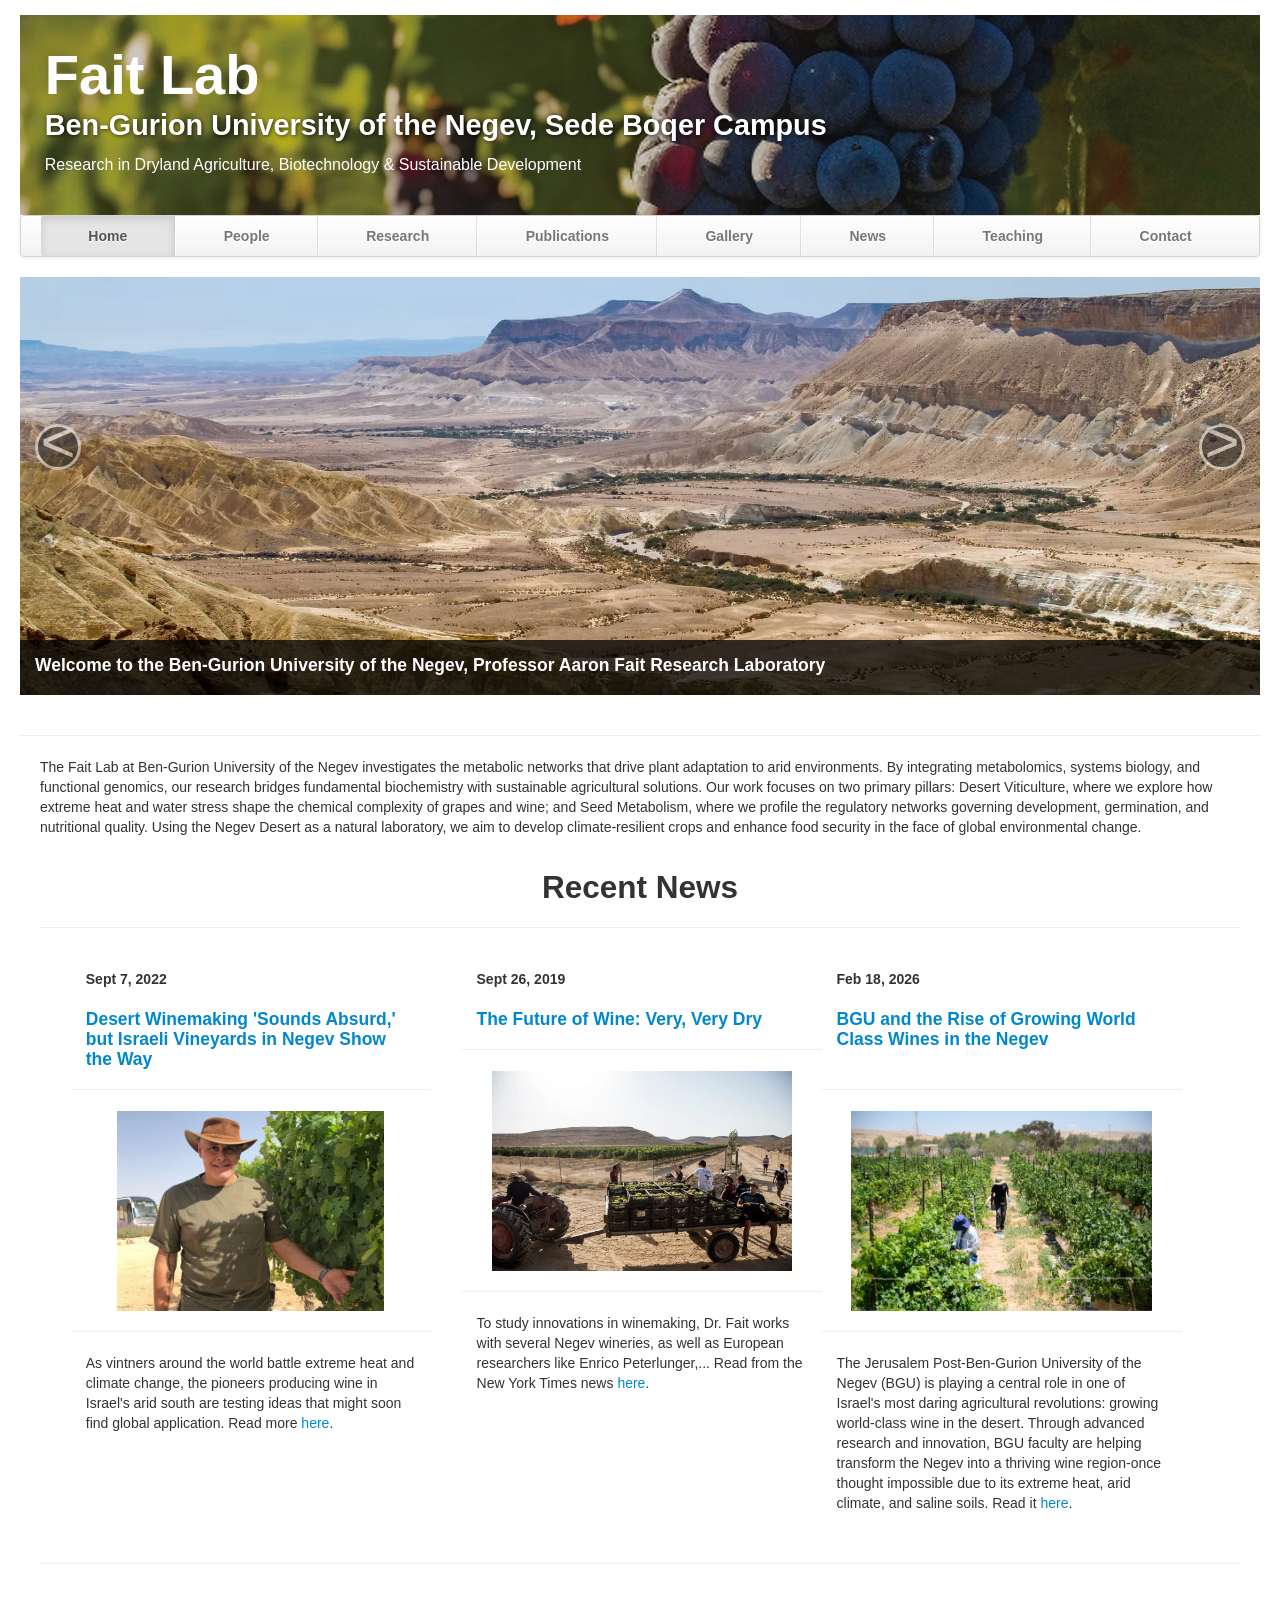
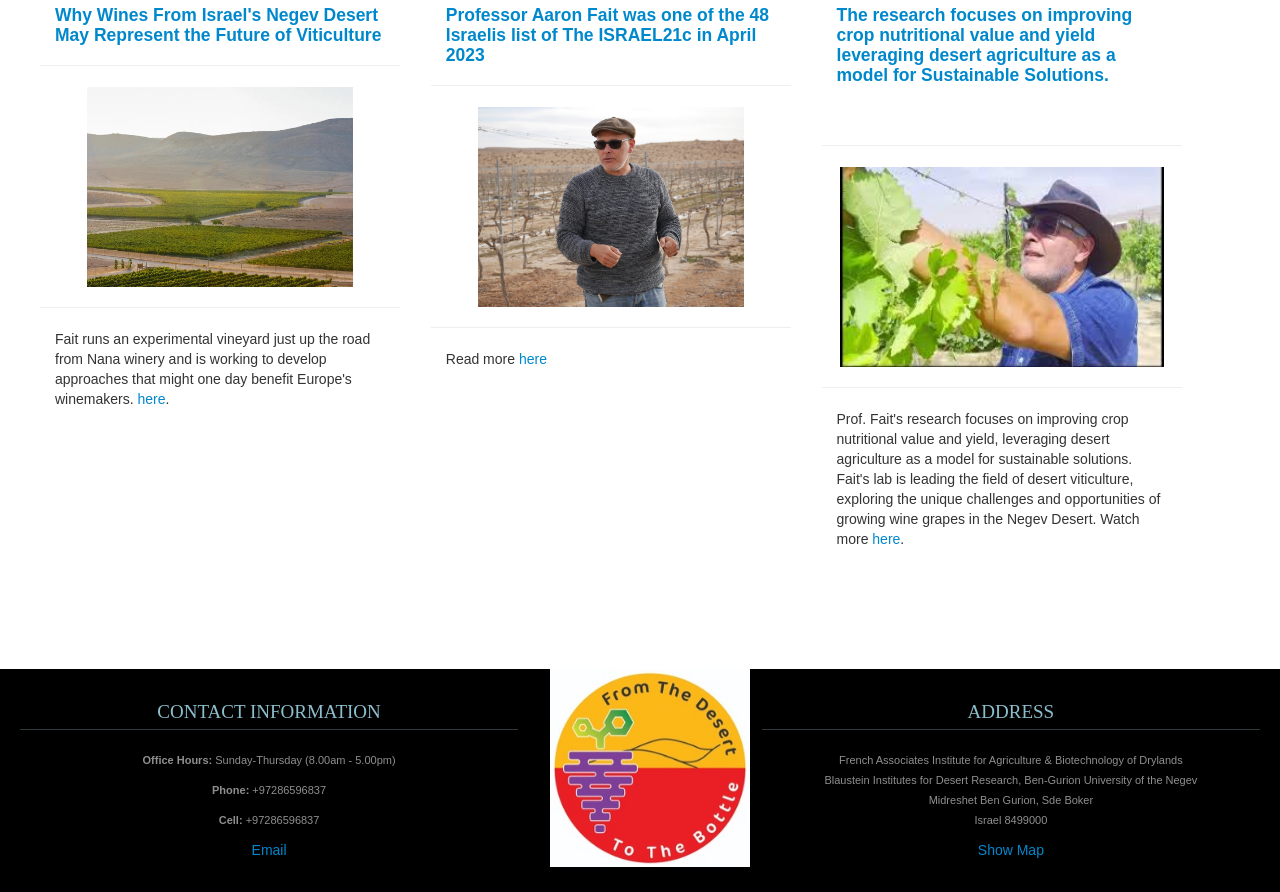
==== index.html @ a89b78e4 "Update comments in hero-content styles" ====
<!DOCTYPE html>
<html lang="en">
   <head>
      <meta charset="utf-8">
      <title>Fait Lab - Home</title>
      <meta name="viewport" content="width=device-width, initial-scale=1.0">
      <meta name="description" content="Research Lab, Home, Ben-Gurion University of the Negev">
      <meta name="author" content="">
      <!-- Le styles -->
      <link href="css/bootstrap.min.css" rel="stylesheet">
      <link href="css/bootstrap-responsive.min.css" rel="stylesheet">
      <link href="css/theme.css" rel="stylesheet">
   </head>
   <body>
      <div class="container-fluid">
          <!-- <header class="jumbotron subhead" id="overview">-->
            <!-- <p class="lead"> Ben-Gurion University of the Negev </p>-->
           <!--  <h1>Fait Lab</h1>-->
         </header>
         <div class="masthead">
            <div class="navbar">
              
              
<!-- Hero Banner with Background Image -->
<section class="hero" style="
  background-image: url('images/the grape.jpg');
  background-size: cover;
  background-position: center;
  background-repeat: no-repeat;
  height: 20vh;
  min-height: 200px;
  position: relative;
  color: white;
  display: flex;
  align-items: center;
  justify-content: flex-start;   /* ¡û Changed: aligns content to LEFT instead of center */
  padding-left: 2%;              /* Small indent from left edge ??? change to 3% or 20px for closer to edge */
">
  <!-- Dark Overlay (keep or adjust alpha as before) -->
  <div class="hero-overlay" style="
    position: absolute;
    top: 0; left: 0; right: 0; bottom: 0;
    background-color: rgba(0, 0, 0, 0.2);
    z-index: 1;
  "></div>

  <!-- Text Content ??? moved to left, no extra padding -->
  <div class="hero-content" style="
    position: relative;
    z-index: 2;
    padding: 0;                     <!-- Removed all padding -->
    margin-left: 0;                 <!-- No left margin -->
    max-width: 50%;                 <!-- Optional: prevents text from stretching too wide on large screens -->
    text-align: left;               <!-- ¡û Explicit left alignment -->
  ">
    <h1 style="
      font-size: 3.5rem;
      margin: 0 0 10px 0;          <!-- Minimal bottom margin only-->
      text-shadow: 2px 2px 6px rgba(0,0,0,0.8);
    ">Fait Lab</h1>
    
    <h2 style="
      font-size: 1.8rem;
      margin: 0;
      text-shadow: 1px 1px 4px rgba(0,0,0,0.7);
    ">
      Ben-Gurion University of the Negev, Sede Boqer Campus<br>
      
    </h2>
    
    <!-- Optional subtitle ??? keep or remove -->
    <p style="
      font-size: 1rem;
      margin: 10px 0 0 0;
    ">Research in Dryland Agriculture, Biotechnology & Sustainable Development</p>
  </div>
</section>


               <div class="navbar-inner">
                  <div class="container-fluid">
                     <ul class="nav">
                        <li class="active"><a href="#">Home</a></li>
                        <li><a href="people.html">People</a></li>
                        <li><a href="research.html">Research</a></li>
                        <li><a href="publications.html">Publications</a></li>
                        <li><a href="gallery.html">Gallery</a></li>
                        <li><a href="news.html">News</a></li>
                        <li><a href="teaching.html">Teaching</a></li>
                        <li><a href="contact.html">Contact</a></li>
                     </ul>
                  </div>
               </div>
            </div>
         </div>
         <div class="row-fluid">
            <div class="span12">
               <div id="main-carousel" class="carousel slide">
                  <div class="carousel-inner">
                     <div class="item active">
                        <img src="images/Midreshet Ben Gurion Canyon.jpg" class="carousel-image" alt="">                      
                        <div class="carousel-caption">
                           <h4>Welcome to the Ben-Gurion University of the Negev, Professor Aaron Fait Research Laboratory</h4>
                           <!-- -->
                           <p></p>
                        </div>
                     </div>
                     <div class="item">
                        <img src="images/ramon vineyard.jpg" class="carousel-image" alt="">
                        <div class="The Ramon vineyard in the heart of the Negev desert">
                           <h4>Ramon Vineyard</h4>
                           <p></p>
                        </div>
                     </div>
                     <div class="item">
                        <img src="images/Avdat ruin.jpg" class="carousel-image" alt="">
                        <div class="Avdat national park ancient city ruin">
                           <h4>Avdat National park ancient city ruin among the 5 ruins</h4>
                           <p></p>
                        </div>
                     </div>
                     <div class="item">
                        <img src="images/wine_montage.jpg" class="carousel-image" style = "auto" alt="">
                        <div class="Routine wine tasting time">
                           <h4>Wine tasting</h4>
                           <p></p>
                           </div>
                     </div>
                     <div class="item">
                        <img src="images/the grape.jpg" class="carousel-image" alt="">
                        <div class="Grape bunch half view">
                           <h4>The mark for scaling fruit quality</h4>
                           <p></p>
                        </div>
                     </div>
                  </div>
                  <a class="left carousel-control" href="#main-carousel" data-slide="prev"><</a>
                  <a class="right carousel-control" href="#main-carousel" data-slide="next">></a>
               </div>
            </div>
         </div>
         <hr>
         <div class="container-fluid">
            <div class="row-fluid marketing">
               <div class="span12">
                  <p>
                     The Fait Lab at Ben-Gurion University of the Negev investigates the metabolic networks that drive plant adaptation to arid environments. By integrating metabolomics, systems biology, and functional genomics, our research bridges fundamental biochemistry with sustainable agricultural solutions.
                     Our work focuses on two primary pillars: Desert Viticulture, where we explore how extreme heat and water stress shape the chemical complexity of grapes and wine; and Seed Metabolism, where we profile the regulatory networks governing development, germination, and nutritional quality. 
                     Using the Negev Desert as a natural laboratory, we aim to develop climate-resilient crops and enhance food security in the face of global environmental change.
 
                  </p>
                  <br/>
               </div>
               <div class="row-fluid">
                  <hr>
                  <h2 class="centered">Recent News</h2>
                  <hr>
               </div>
               <div class="span4 feature-item">
                  <h5> <span class="date"> Sept 7, 2022 </span> </h5>
                  <h4 class="feature-heading">
                     <a href="https://www.nytimes.com/2022/09/07/world/middleeast/israel-negev-desert-wine.html">
                     Desert Winemaking 'Sounds Absurd,' but Israeli Vineyards in Negev Show the Way
                     </a>
                     <br/>
                  </h4>
                  <hr>
                  <div class="centered">
                     <a href="https://www.nytimes.com/2022/09/07/world/middleeast/israel-negev-desert-wine.html">
                     <img src="thumbs/Aaron-Fait_Vineyard_1200.jpg" alt=""></a>
                  </div>
                  <hr>
                  <p>
                    As vintners around the world battle extreme heat and climate change, the pioneers producing wine in Israel's arid south are testing ideas that might soon find global application.
                     Read more <a href="https://www.nytimes.com/2022/09/07/world/middleeast/israel-negev-desert-wine.html">here</a>.
                  </p>
                  <br/>
                  <br/>
               </div>
               <div class="span4 feature-item">
                  <h5> <span class="date">Sept 26, 2019</span> </h5>
                  <h4 class="feature-heading">
                     <a href="https://www.nytimes.com/2019/09/21/climate/wine-climate-change-israel.html">
                     The Future of Wine: Very, Very Dry
                     </a>
                  </h4>
                  <hr>
                  <div class="centered">
                     <a href="https://www.nytimes.com/2019/09/21/climate/wine-climate-change-israel.html">
                     <img src="thumbs/Dry-Wine.jpg" alt="">
                     </a>
                  </div>
                  <hr>
                  <p>
                     To study innovations in winemaking, Dr. Fait works with several Negev wineries, as well as European researchers like Enrico Peterlunger,... 
                  Read from the New York Times news 
                     <a href="https://www.nytimes.com/2019/09/21/climate/wine-climate-change-israel.html">here</a>.
                  </p>
                  <br/>
               </div>
               <div class="row-fluid">
                  <div class="span4 feature-item">
                     <h5> <span class="date">Feb 18, 2026</span> </h5>
                     <h4 class="feature-heading">
                        <a href="https://americansforbgu.org/negev-desert-wines/">
                        BGU and the Rise of Growing World Class Wines in the Negev
                        <br/>
                        <br/>
                        </a>
                     </h4>
                     <hr>
                     <div class="centered">
                        <a href="https://pbs.twimg.com/card_img/2031828293037801473/YmsGY6G5?format=jpg&name=small">
                        <img src="thumbs/Jerusalem-Post.jpg" alt=""></a>
                     </div>
                     <hr>
                     <p> 
                        The Jerusalem Post-Ben-Gurion University of the Negev (BGU) is playing a central role in one of Israel's most daring agricultural revolutions: growing world-class wine in the desert. 
                        Through advanced research and innovation, BGU faculty are helping transform the Negev into a thriving wine region-once thought impossible due to its extreme heat, arid climate, and saline soils. 
                        Read it <a href="https://americansforbgu.org/negev-desert-wines/">here</a>.
                     </p>
                     <br/>					
                  </div>
               </div>
               <hr>
            </div>
            <div class="row-fluid">
               <div class="span4 feature-item">
                  <h4 class="feature-heading"><a href="https://www.smithsonianmag.com/travel/wines-israel-negev-desert-represent-future-viticulture-180974590/">Why Wines From Israel's Negev Desert May Represent the Future of Viticulture</a></h4>
                  <hr>
                  <div class="centered">
                     <a href="https://th-thumbnailer.cdn-si-edu.com/eVfCzq8ki6p7HQvGq_9LkcvsNfE=/fit-in/1072x0/https://tf-cmsv2-smithsonianmag-media.s3.amazonaws.com/filer/40/7f/407f53f6-6ae3-40c8-949f-4fd69c0a14bc/wine_montage.jpg"><img src="thumbs/ivanova-crop.jpg" alt=""></a>
                  </div>
                  <hr>
                  <p>Fait runs an experimental vineyard just up the road from Nana winery and is working to develop approaches that might one day benefit Europe's winemakers. <a href="https://www.smithsonianmag.com/travel/wines-israel-negev-desert-represent-future-viticulture-180974590/">here</a>. </p>
                  <br/>
               </div>
               <div class="span4 feature-item">
                  <h4 class="feature-heading"><a href="https://www.facebook.com/BenGurionUniversity/posts/10167923245895077/">Professor Aaron Fait was one of the 48 Israelis list of The ISRAEL21c in April 2023</a></h4>
                  <hr>
                  <div class="centered">
                     <a href="https://members.smoove.io/lk0mnr4ndf8nb7newzggnjbijcx3ebn1onpggneqbnbs8nonwebcbbwzo.ashx"><img src="thumbs/Aaron-48.jpg" alt=""></a>
                  </div>
                  <hr>
                  <p>Read more <a href="https://unsplash.com/photos/lQGJCMY5qcM">here</a> </p>
               </div>
               <div class="span4 feature-item">
                  <h4 class="feature-heading"><a href="https://www.youtube.com/watch?v=mEvZZ_sg-wQ">The research focuses on improving crop nutritional value and yield leveraging desert agriculture as a model for Sustainable Solutions.<br/><br/><br/></a></h4>
                  <hr>
                  <div class="centered">
                     <a href="https://www.youtube.com/watch?v=mEvZZ_sg-wQ"><img src="thumbs/Aaron-research.jpg" alt=""></a>
                  </div>
                  <hr>
                  <p> Prof. Fait's research focuses on improving crop nutritional value and yield, leveraging desert agriculture as a model for sustainable solutions.
                  Fait's lab is leading the field of desert viticulture, exploring the unique challenges and opportunities of growing wine grapes in the Negev Desert. Watch more <a href="https://unsplash.com/photos/QCbZ4ASLhM8">here</a>.</p>
                  <br/>
                  <br/>
                  <br/>
               </div>
            </div>
         </div>
      </div>
      <footer id="footer">
         <div class="container-fluid">
            <div class="row-fluid">
               <div class="span5">
                  <h3>Contact Information</h3>
                  <p><b>Office Hours: </b>Sunday-Thursday (8.00am - 5.00pm)</p>
                  <p><b>Phone: </b>+97286596837</p>
                  <p><b>Cell: </b>+97286596837</p>
                  <a href="mailto:fait@bgu.ac.il">Email</a>
               </div>
               <div class="span2">
                  <img src="thumbs/generic-logo.JPG" alt="Fait Lab Logo" style="max-width: 200px; height: auto;" class="img-responsive"/>
               </div>
               <div class="span5">
                  <h3>Address</h3>
                  <p>French Associates Institute for Agriculture & Biotechnology of Drylands<br>
                     Blaustein Institutes for Desert Research, Ben-Gurion University of the Negev<br>
                     Midreshet Ben Gurion, Sde Boker<br>
                     Israel 8499000
                  </p>
                  <a href="https://maps.app.goo.gl/THDbeEdi3e9BvFJL7">Show Map</a>
               </div>
            </div>
         </div>
      </footer>

      <!-- Javascript files -->
      <script src="js/jquery-1.9.1.min.js"></script>
      <script src="js/bootstrap.min.js"></script>
      <script> $('#main-carousel').carousel(); </script>
   </body>
</html>
---- css/theme.css ----
body {
	padding-top: 15px;
	padding-bottom: 0px;
}


/* Custom container */

.container {
	margin: 0 auto;
	max-width: 1000px;
}

.container>hr {
	margin: 20px 0
}


/* Customize the navbar links to be fill the entire space of the .navbar */

.navbar .navbar-inner {
	padding: 0
}

.navbar .nav {
	margin: 0;
	display: table;
	width: 100%;
}

.navbar .nav li {
	display: table-cell;
	width: 1%;
	float: none;
}

.navbar .nav li a {
	font-weight: bold;
	text-align: center;
	border-left: 1px solid rgba(255, 255, 255, .75);
	border-right: 1px solid rgba(0, 0, 0, .1);
}

.navbar .nav li:first-child a {
	border-left: 0;
	border-radius: 3px 0 0 3px;
}

.navbar .nav li:last-child a {
	border-right: 0;
	border-radius: 0 3px 3px 0;
}

body>.navbar {
	font-size: 13px
}


/* Change the docs' brand */

body>.navbar .brand {
	padding-right: 0;
	padding-left: 0;
	margin-left: 20px;
	float: right;
	font-weight: bold;
	color: #000;
	text-shadow: 0 1px 0 rgba(255, 255, 255, .1), 0 0 30px rgba(255, 255, 255, .125);
	-webkit-transition: all .2s linear;
	-moz-transition: all .2s linear;
	transition: all .2s linear;
}

body>.navbar .brand:hover {
	text-decoration: none;
	text-shadow: 0 1px 0 rgba(255, 255, 255, .1), 0 0 30px rgba(255, 255, 255, .4);
}


/* Sidenav for Docs
         -------------------------------------------------- */

@media screen and (max-width: 768px) {
	.bs-docs-sidenav {
		display: none !important;
	}
}

.bs-docs-sidenav {
	width: 228px;
	margin: 30px 0 0;
	padding: 0;
	background-color: #fff;
	-webkit-border-radius: 6px;
	-moz-border-radius: 6px;
	border-radius: 6px;
	-webkit-box-shadow: 0 1px 4px rgba(0, 0, 0, .065);
	-moz-box-shadow: 0 1px 4px rgba(0, 0, 0, .065);
	box-shadow: 0 1px 4px rgba(0, 0, 0, .065);
}

.bs-docs-sidenav>li>a {
	display: block;
	width: 200px;
	margin: 0 0 -1px;
	padding: 8px 14px;
	border: 1px solid #e5e5e5;
}

.bs-docs-sidenav>li>a.subhead {
	display: block;
	width: 168px;
	margin: 0 0 -1px;
	padding: 8px 30px;
	border: 1px solid #e5e5e5;
	font-size: 12px;
}

.bs-docs-sidenav>li:first-child>a {
	-webkit-border-radius: 6px 6px 0 0;
	-moz-border-radius: 6px 6px 0 0;
	border-radius: 6px 6px 0 0;
}

.bs-docs-sidenav>li:last-child>a {
	-webkit-border-radius: 0 0 6px 6px;
	-moz-border-radius: 0 0 6px 6px;
	border-radius: 0 0 6px 6px;
}

.bs-docs-sidenav>.active>a {
	position: relative;
	z-index: 2;
	padding: 9px 15px;
	border: 0;
	text-shadow: 0 1px 0 rgba(0, 0, 0, .15);
	-webkit-box-shadow: inset 1px 0 0 rgba(0, 0, 0, .1), inset -1px 0 0 rgba(0, 0, 0, .1);
	-moz-box-shadow: inset 1px 0 0 rgba(0, 0, 0, .1), inset -1px 0 0 rgba(0, 0, 0, .1);
	box-shadow: inset 1px 0 0 rgba(0, 0, 0, .1), inset -1px 0 0 rgba(0, 0, 0, .1);
}

.bs-docs-sidenav>li>a:hover {
	background-color: #f5f5f5
}

.bs-docs-sidenav a:hover .icon-chevron-right {
	opacity: .5
}

.bs-docs-sidenav.affix {
	top: 10px
}

.bs-docs-sidenav.affix-bottom {
	position: absolute;
	top: auto;
	bottom: 270px;
}


/* Responsive
         -------------------------------------------------- */

.affix {
	top: 0px
}

#media {
	margin-top: 70px
}

#media .header {
	margin-left: 0;
	margin-bottom: 56px;
	margin-top: 30px;
}

#media .post_row {
	margin-left: 0;
	margin-bottom: 40px;
}

#media .lastpost_row {
	margin-bottom: 0
}

#media .post_row .post {
	background: #fff;
	/*margin-left: 0;;
    margin-right: 20px;*/
	border-radius: 4px;
	box-shadow: 1px 1px 2px 0px #E0E0E0;
	width: 487px;
	height: 616px;
}

#media .post_row .last {
	margin-right: 0
}

#media .post_row .post .img {
	position: relative;
	text-align: center;
}

#media .post_row .post .img .date {
	background: #E8554E;
	position: absolute;
	padding: 2px 5px;
	top: 0;
	left: 11px;
}

#media .post_row .post .img .date p {
	color: #fff;
	font-size: 14px;
	font-weight: bold;
	font-style: italic;
	margin: 0;
}

#media .post_row .post .img img {
	height: 275px;
	width: 410px;
}

#media .post_row .post .text {
	margin: 18px auto 0;
	width: 83%;
}

#media .post_row .post .text h5 {
	margin: 0 0 8px 0;
	font-size: 20px;
	line-height: 23px;
}

#media .post_row .post .text h5 a {
	color: #333
}

#media .post_row .post .text span.date {
	color: #9F9F9F;
	display: block;
	margin-bottom: 12px;
	font-style: italic;
	font-size: 13px;
}

#media .post_row .post .text p {
	margin: 0;
	line-height: 21px;
	font-size: 14px;
}

#media .post_row .post .author_box {
	margin: 12px auto 20px;
	border-top: 1px solid #EDEDED;
	overflow: hidden;
	text-align: left;
	width: 85%;
	padding-top: 12px;
}

#media .post_row .post .author_box h6 {
	margin: 0 0 3px 0;
	font-size: 13px;
	line-height: 15px;
	font-style: italic;
	font-weight: normal;
	color: #B2B2B2;
}

#media .post_row .post .author_box p {
	color: #B2B2B2;
	font-style: italic;
	font-size: 13px;
	line-height: 14px;
	margin: 0;
}

#media .post_row .post .author_box img {
	float: right
}

#media .post_row .post a.plus_wrapper {
	width: 99%;
	text-align: center;
	background: #fff;
	display: none;
	border-radius: 0px 0px 4px 4px;
	padding: 6px 0px 2px;
	margin: 0 auto 1px;
}

#media .post_row .post a.plus_wrapper span {
	color: #1189D9;
	font-size: 30px;
	font-weight: bold;
}

#media .post_row .post:hover a.plus_wrapper {
	display: block
}

#media .post_row .post:hover {
	box-shadow: 0px 1px 5px 1px rgb(216, 216, 216)
}

#media .post_row .post:hover .text h5 a {
	color: #1189D9
}

.map .box_wrapp {
	position: absolute;
	margin: 15px auto;
	box-shadow: 0 0 7px 0 rgba(26, 26, 26, 0.4);
	padding: 30px 0 30px;
	background: white;
	border-radius: 4px;
	margin-top: 25px;
}

.map .box_wrapp .box_cont {
	margin: 30px auto;
	width: 76%;
}

.section-header {
	text-align: center;
	margin-bottom: 35px;
}

.section-header h1,
.title-text {
	font-weight: bold;
	font-size: 30px;
	margin: 12.5px 0;
	font-weight: 100;
	margin-bottom: 25px;
	line-height: 55px;
}

.feature-item:hover {
	box-shadow: 0px 1px 5px 1px rgb(216, 216, 216)
}

.feature-item img {
	margin-left: 15px;
	margin-right: 15px;
	max-width: 90%;
	height: 200px;
}

.feature-item h5 {
	margin-left: 15px;
	margin-right: 15px;
	margin-top: 20px;
	margin-bottom: 20px;
}

.feature-item p {
	margin-left: 15px;
	margin-right: 15px;
}

.feature-heading {
	margin-top: 20px;
	margin-bottom: 20px;
	margin-left: 15px;
	margin-right: 15px;
}

.feature-heading a:hover {
	text-decoration: none;
}

.feature-button {
	font-size: 16px;
	background-image: none;
	box-shadow: none;
	margin-bottom: 10px;
}

.centered {
	text-align: center;
}

.subhead {
	text-align: left;
	border-bottom: 1px solid #ddd;
}

.jumbotron {
	position: relative;
	padding: 45px 0px 35px 0px;
	color: #fff;
	text-align: center;
	text-shadow: 0 1px 3px rgba(0, 0, 0, .4), 0 0 30px rgba(0, 0, 0, .075);
	background: #30393C;
	background: -moz-linear-gradient(45deg, #30393C 0%, #000000 100%);
	background: -webkit-gradient(linear, left bottom, right top, color-stop(0%, #30393C), color-stop(100%, #30393C));
	background: -webkit-linear-gradient(45deg, #30393C 0%, #000000 100%);
	background: -o-linear-gradient(45deg, #30393C 0%, #000000 100%);
	background: -ms-linear-gradient(45deg, #30393C 0%, #000000 100%);
	background: linear-gradient(45deg, #30393C 0%, #000000 100%) repeat;
	-webkit-box-shadow: inset 0 3px 7px rgba(0, 0, 0, .2), inset 0 -3px 7px rgba(0, 0, 0, .2);
	-moz-box-shadow: inset 0 3px 7px rgba(0, 0, 0, .2), inset 0 -3px 7px rgba(0, 0, 0, .2);
	box-shadow: inset 0 3px 7px rgba(0, 0, 0, .2), inset 0 -3px 7px rgba(0, 0, 0, .2);
}

.jumbotron:after {
	content: '';
	display: block;
	position: absolute;
	top: 0;
	right: 0;
	bottom: 0;
	left: 0;
	opacity: .4;
}

.lead {
	margin-bottom: 0px;
	font-size: 21px;
	font-weight: 200;
	line-height: 15px;
}

img.float-left {
	float: left;
	margin-top: 9px;
	margin-left: 0px;
	margin-right: 30px;
	margin-bottom: 12px;
}

img.float-right {
	float: right;
	margin-top: 9px;
	margin-right: 0px;
	margin-bottom: 12px;
	margin-left: 30px;
}

img.publications-thumb {
	width: 142px;
	height: 188px;
}

.caption {
	margin: 10px;
}

.responsive-video {
	position: relative;
	padding-bottom: 56.25%;
	padding-top: 60px;
	overflow: hidden;
}

.responsive-video iframe,
.responsive-video object,
.responsive-video embed {
	position: absolute;
	top: 0;
	left: 0;
	width: 93.5%;
	height: 93.5%;
}

.video-caption {
	margin: 10px;
}

.accordion {
	margin-bottom: 20px;
	margin-right: 40px;
}

.thumbnail>img.sponsor {
	width: 212px;
	height: 150px;
}

img.carousel-image {
	width: 100%;
}

li.publication {
	margin-bottom: 20px;
}

.page-header h3 a:hover {
	text-decoration: none;
}

iframe.map-frame {
	border: none;
	overflow: hidden;
	margin-top: 10px;
	margin-bottom: 10px;
	margin-left: 0px;
	margin-right: 0px;
	height: 550px;
	width: 100%;
}

ul.sponsors {
	margin-top: 40px;
	margin-bottom: 40px;
}

#footer {
	z-index: 10;
	margin-top: 50px;
	margin-bottom: 0px;
	padding-bottom: 25px;
	border-top-width: 8px;
	border-top-style: solid;
	border-top-color: #2F2F2F;
	background-color: #000000;
	border: 0;
	font-size: 100%;
	font: inherit;
	vertical-align: baseline;
	text-align: center;
}

#footer h3 {
	font-size: 19px;
	text-transform: uppercase;
	font-family: BebasNeueRegular;
	color: #8DBECE;
	border-bottom-width: 1px;
	border-bottom-style: solid;
	border-bottom-color: #30393C;
	line-height: 35px;
	margin-bottom: 20px;
	margin-top: 25px;
	font-weight: normal;
}

#footer a img {
	margin-top: 40px;
}

#footer p,
#footer address {
	color: #8F8F8F;
	font-size: 11px;
}
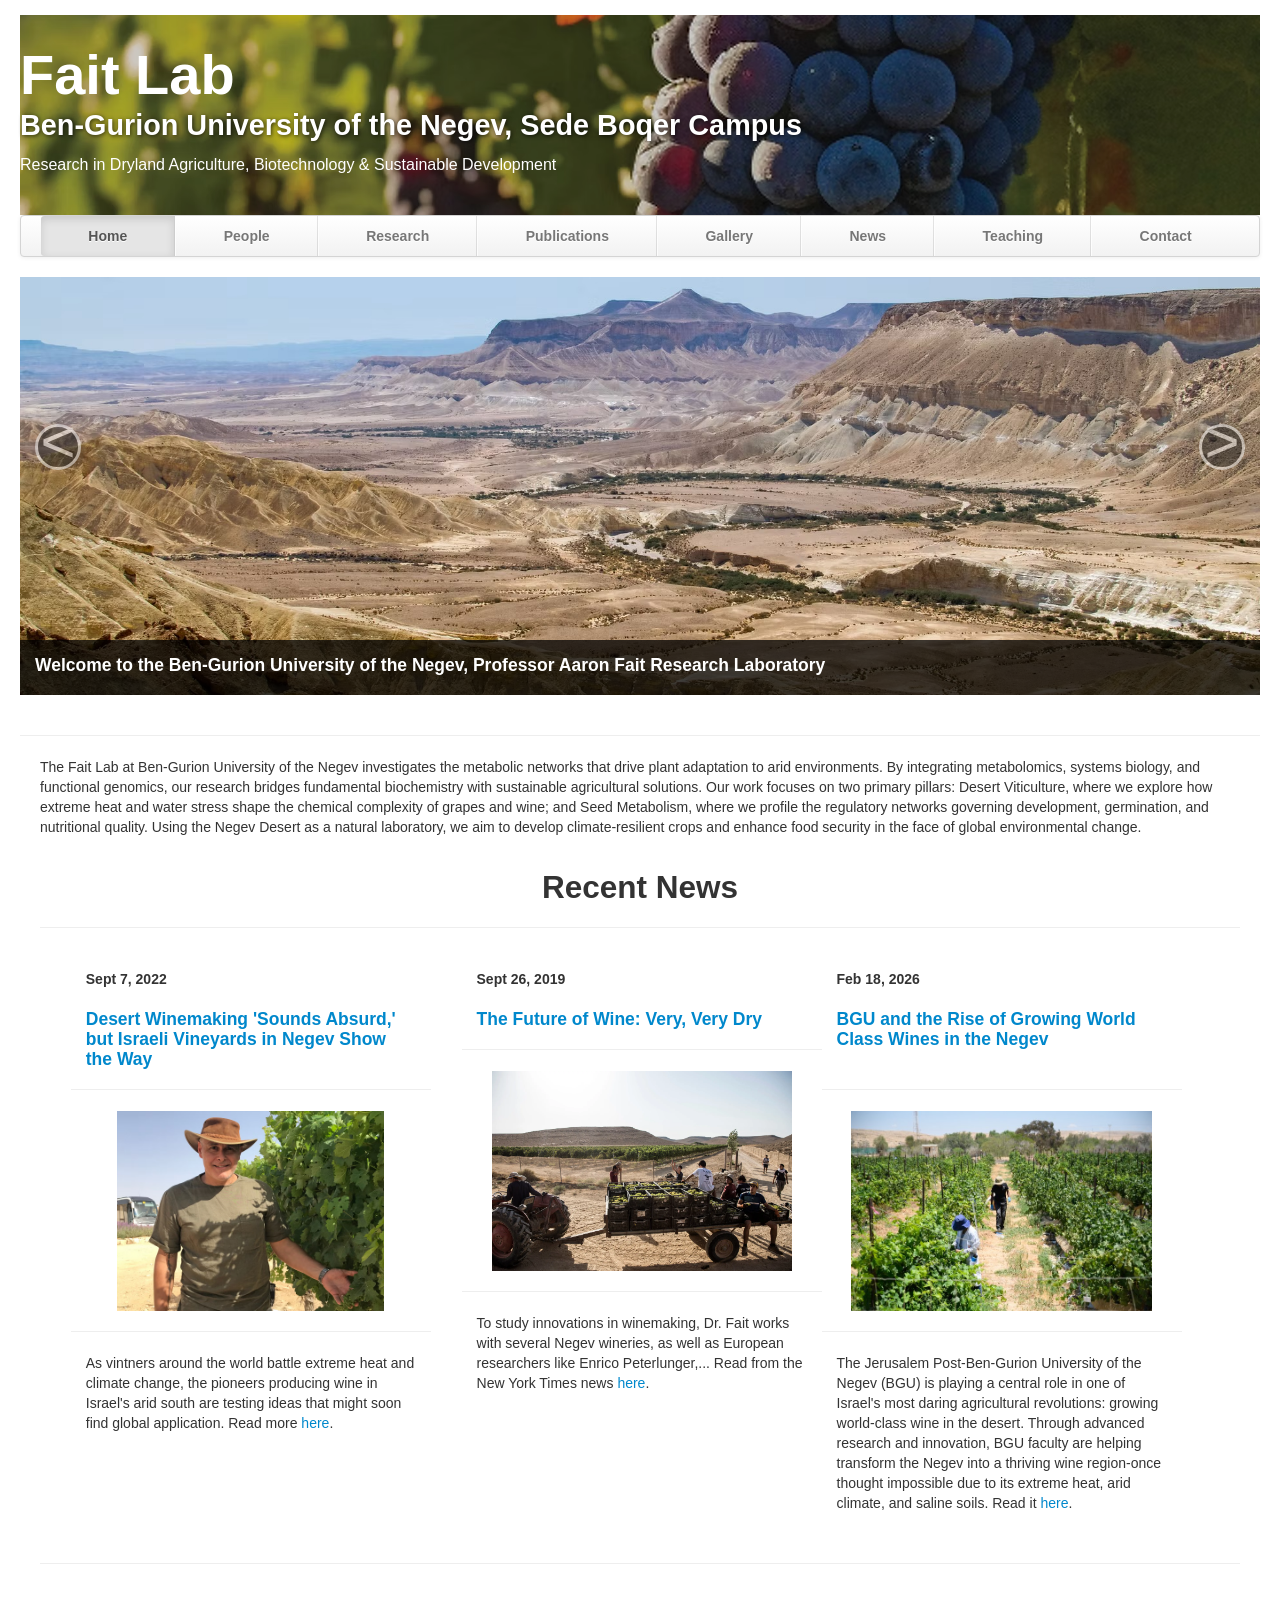
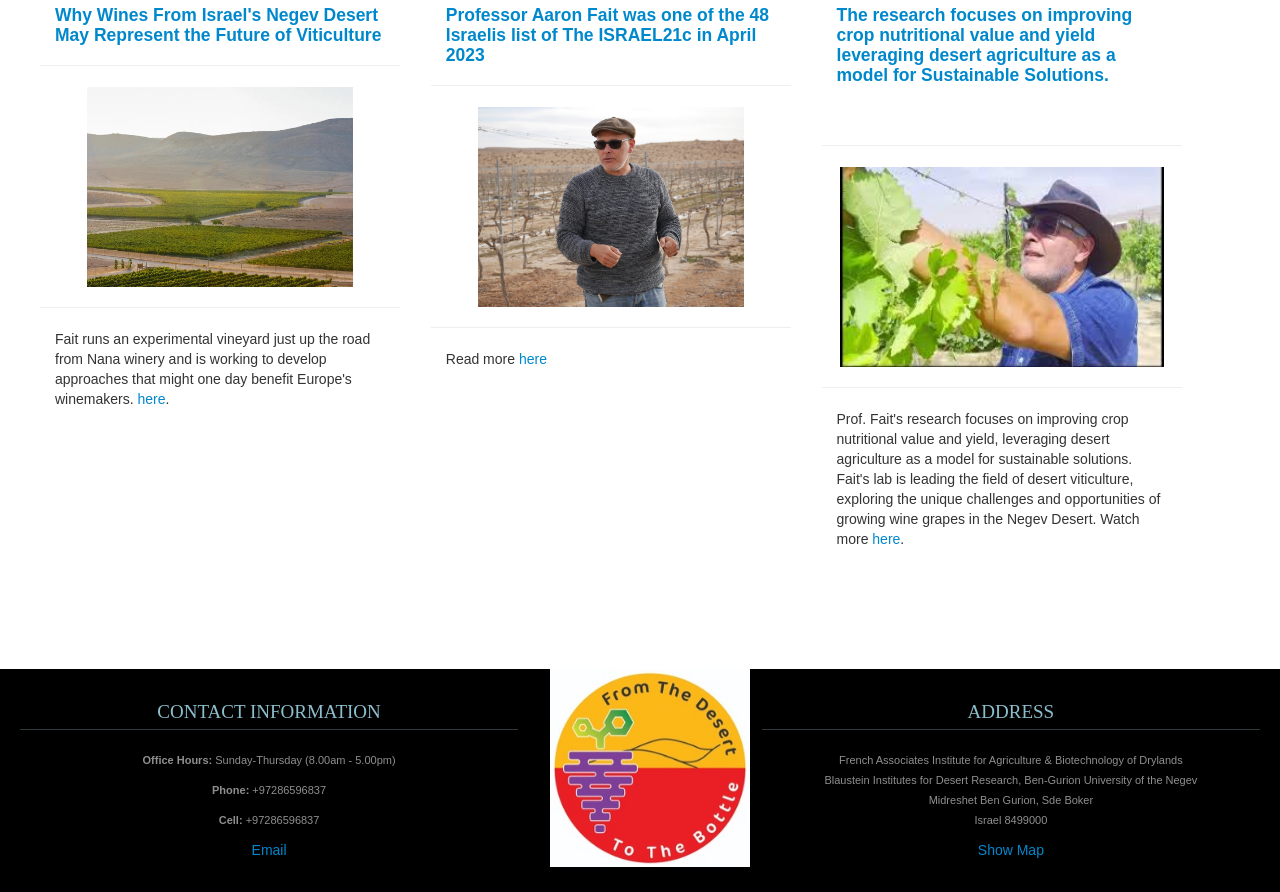
==== commit 417a16d8: "Refactor comments in index.html for alignment and padding Updated comments for clarity on alignment " ====
--- a/index.html
+++ b/index.html
@@ -33,8 +33,8 @@
   color: white;
   display: flex;
   align-items: center;
-  justify-content: flex-start;   /* ¡û Changed: aligns content to LEFT instead of center */
-  padding-left: 2%;              /* Small indent from left edge ??? change to 3% or 20px for closer to edge */
+  justify-content: flex-start;   <!--Changed: aligns content to LEFT instead of center -->
+  padding-left: 2%;              <!--Small indent from left edge ??? change to 3% or 20px for closer to edge-->
 ">
   <!-- Dark Overlay (keep or adjust alpha as before) -->
   <div class="hero-overlay" style="
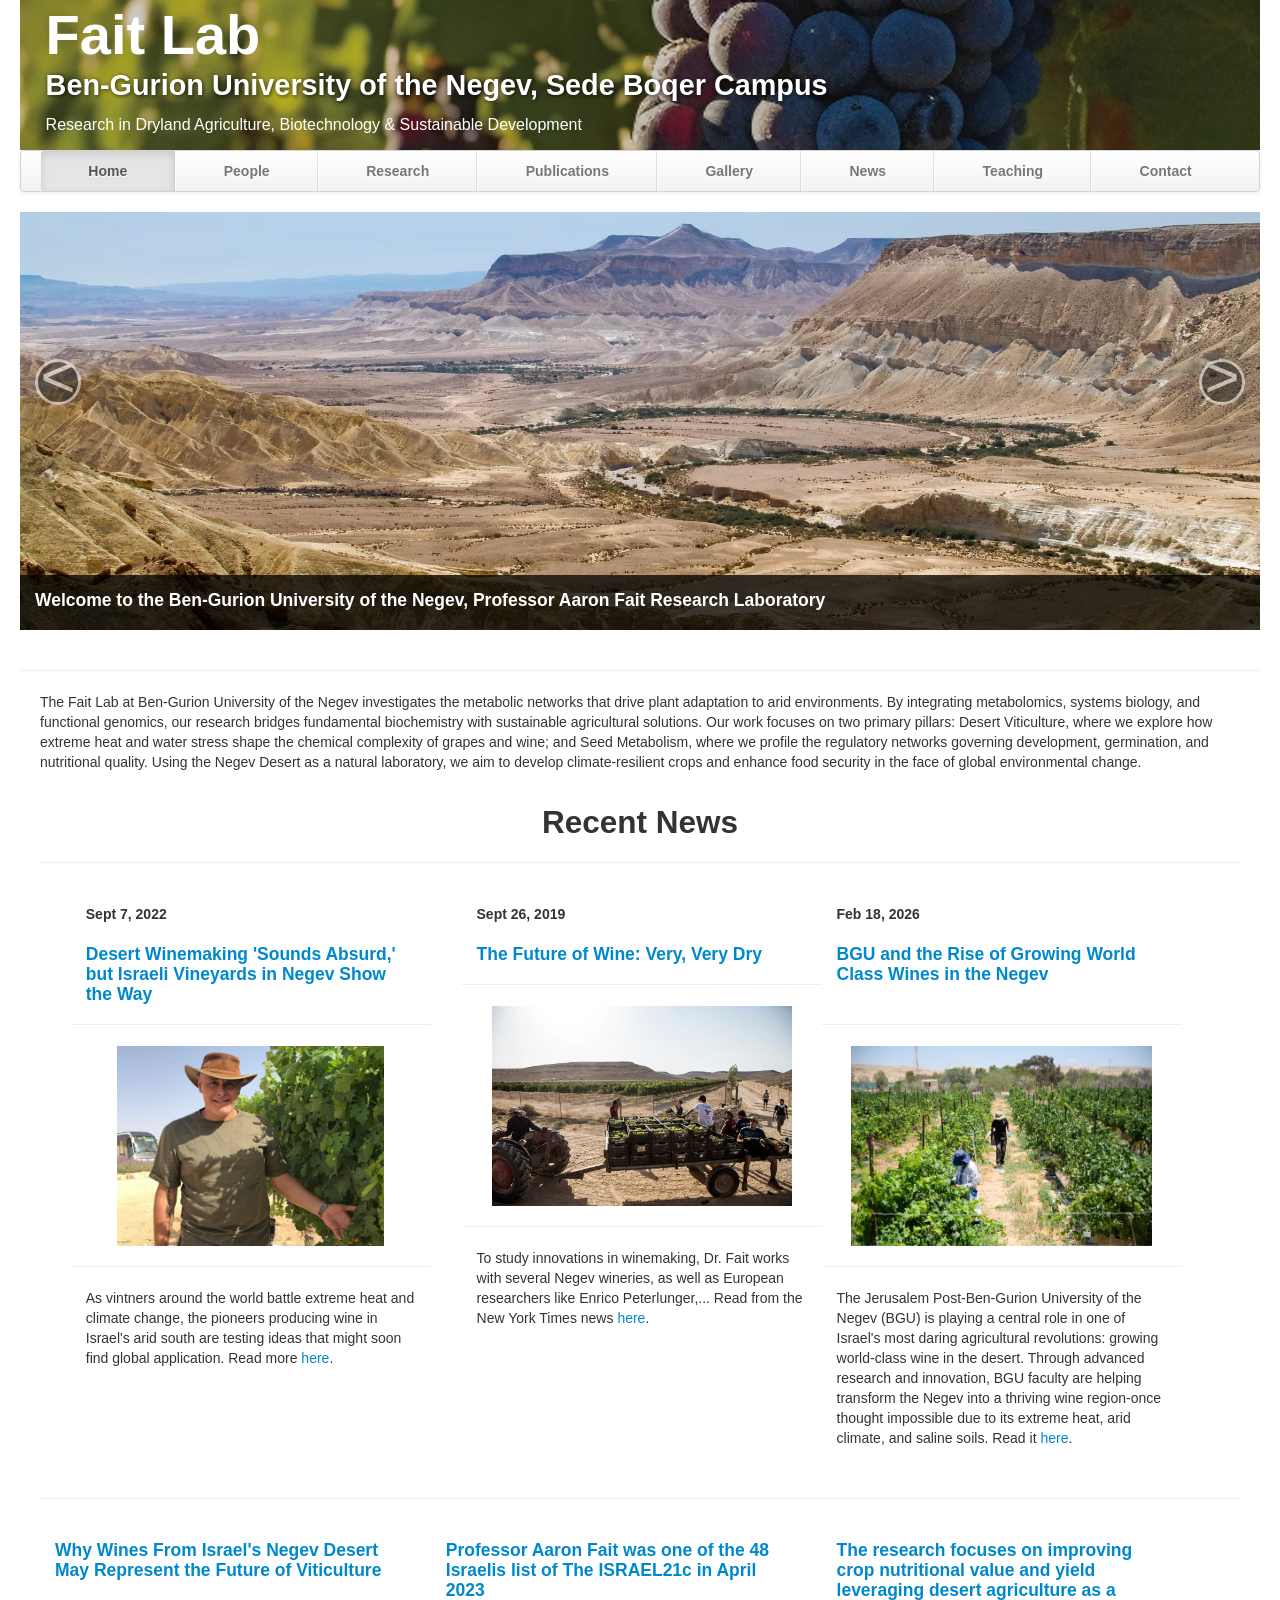
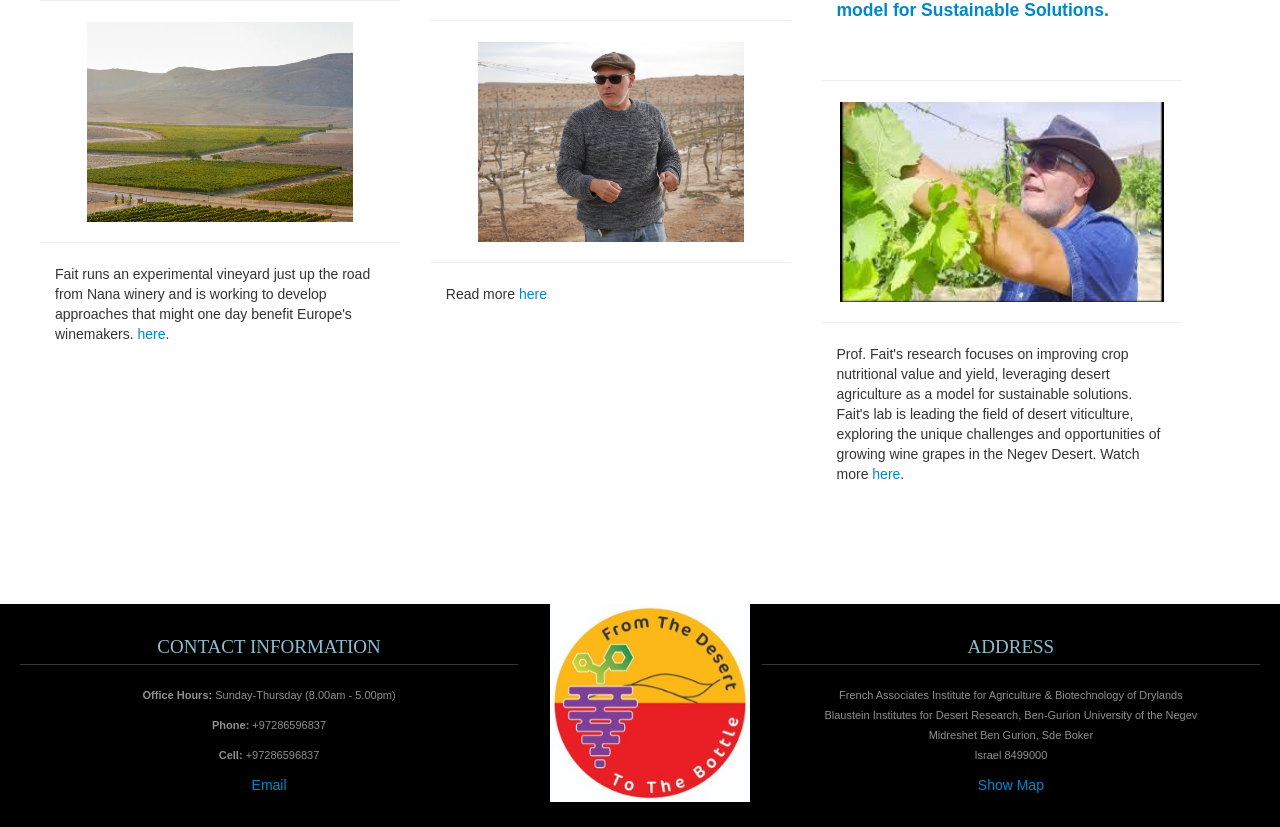
==== commit 219abe32: "Update RStudio paths and clean project assets Update .Rproj.user settings to new project path and ad" ====
--- a/index.html
+++ b/index.html
@@ -10,6 +10,26 @@
       <link href="css/bootstrap.min.css" rel="stylesheet">
       <link href="css/bootstrap-responsive.min.css" rel="stylesheet">
       <link href="css/theme.css" rel="stylesheet">
+      
+      
+      <style>
+
+/* Remove default browser spacing */
+body {
+    margin: 0;
+    padding: 0;
+}
+
+/* Allow hero banner to span entire screen width */
+.hero {
+    <!-- width: 100vw;-->
+    margin-left: calc(-50vw + 50%);
+    padding-left: 2vw;
+}
+
+</style>
+
+
    </head>
    <body>
       <div class="container-fluid">
@@ -27,14 +47,14 @@
   background-size: cover;
   background-position: center;
   background-repeat: no-repeat;
-  height: 20vh;
-  min-height: 200px;
+  height: 15vh;
+  min-height: 150px;
   position: relative;
   color: white;
   display: flex;
   align-items: center;
   justify-content: flex-start;   <!--Changed: aligns content to LEFT instead of center -->
-  padding-left: 2%;              <!--Small indent from left edge ??? change to 3% or 20px for closer to edge-->
+  <!--padding-left: 200px;              <!--Small indent from left edge change to 3% or 20px for closer to edge-->
 ">
   <!-- Dark Overlay (keep or adjust alpha as before) -->
   <div class="hero-overlay" style="
@@ -44,14 +64,14 @@
     z-index: 1;
   "></div>
 
-  <!-- Text Content ??? moved to left, no extra padding -->
+  <!-- Text Content moved to left, no extra padding -->
   <div class="hero-content" style="
     position: relative;
     z-index: 2;
     padding: 0;                     <!-- Removed all padding -->
-    margin-left: 0;                 <!-- No left margin -->
+    margin-left: 8%;                 <!-- No left margin -->
     max-width: 50%;                 <!-- Optional: prevents text from stretching too wide on large screens -->
-    text-align: left;               <!-- ¡û Explicit left alignment -->
+    text-align: left;               <!-- Explicit left alignment -->
   ">
     <h1 style="
       font-size: 3.5rem;
@@ -96,7 +116,7 @@
          <div class="row-fluid">
             <div class="span12">
                <div id="main-carousel" class="carousel slide">
-                  <div class="carousel-inner">
+                  <div class="carousel-inner"> 
                      <div class="item active">
                         <img src="images/Midreshet Ben Gurion Canyon.jpg" class="carousel-image" alt="">                      
                         <div class="carousel-caption">
@@ -107,29 +127,29 @@
                      </div>
                      <div class="item">
                         <img src="images/ramon vineyard.jpg" class="carousel-image" alt="">
-                        <div class="The Ramon vineyard in the heart of the Negev desert">
-                           <h4>Ramon Vineyard</h4>
+                        <div class="carousel-caption">
+                           <h4>Ramon Vineyard in the heart of the Negev desert</h4>
                            <p></p>
                         </div>
                      </div>
                      <div class="item">
-                        <img src="images/Avdat ruin.jpg" class="carousel-image" alt="">
-                        <div class="Avdat national park ancient city ruin">
+                        <img src="images/Avdat1.jpg" class="carousel-image" alt="">
+                        <div class="carousel-caption">
                            <h4>Avdat National park ancient city ruin among the 5 ruins</h4>
                            <p></p>
                         </div>
                      </div>
                      <div class="item">
                         <img src="images/wine_montage.jpg" class="carousel-image" style = "auto" alt="">
-                        <div class="Routine wine tasting time">
-                           <h4>Wine tasting</h4>
+                        <div class="carousel-caption">
+                           <h4>Routine wine tasting time</h4>
                            <p></p>
                            </div>
                      </div>
                      <div class="item">
                         <img src="images/the grape.jpg" class="carousel-image" alt="">
-                        <div class="Grape bunch half view">
-                           <h4>The mark for scaling fruit quality</h4>
+                        <div class="carousel-caption">
+                           <h4>The grape bunch</h4>
                            <p></p>
                         </div>
                      </div>
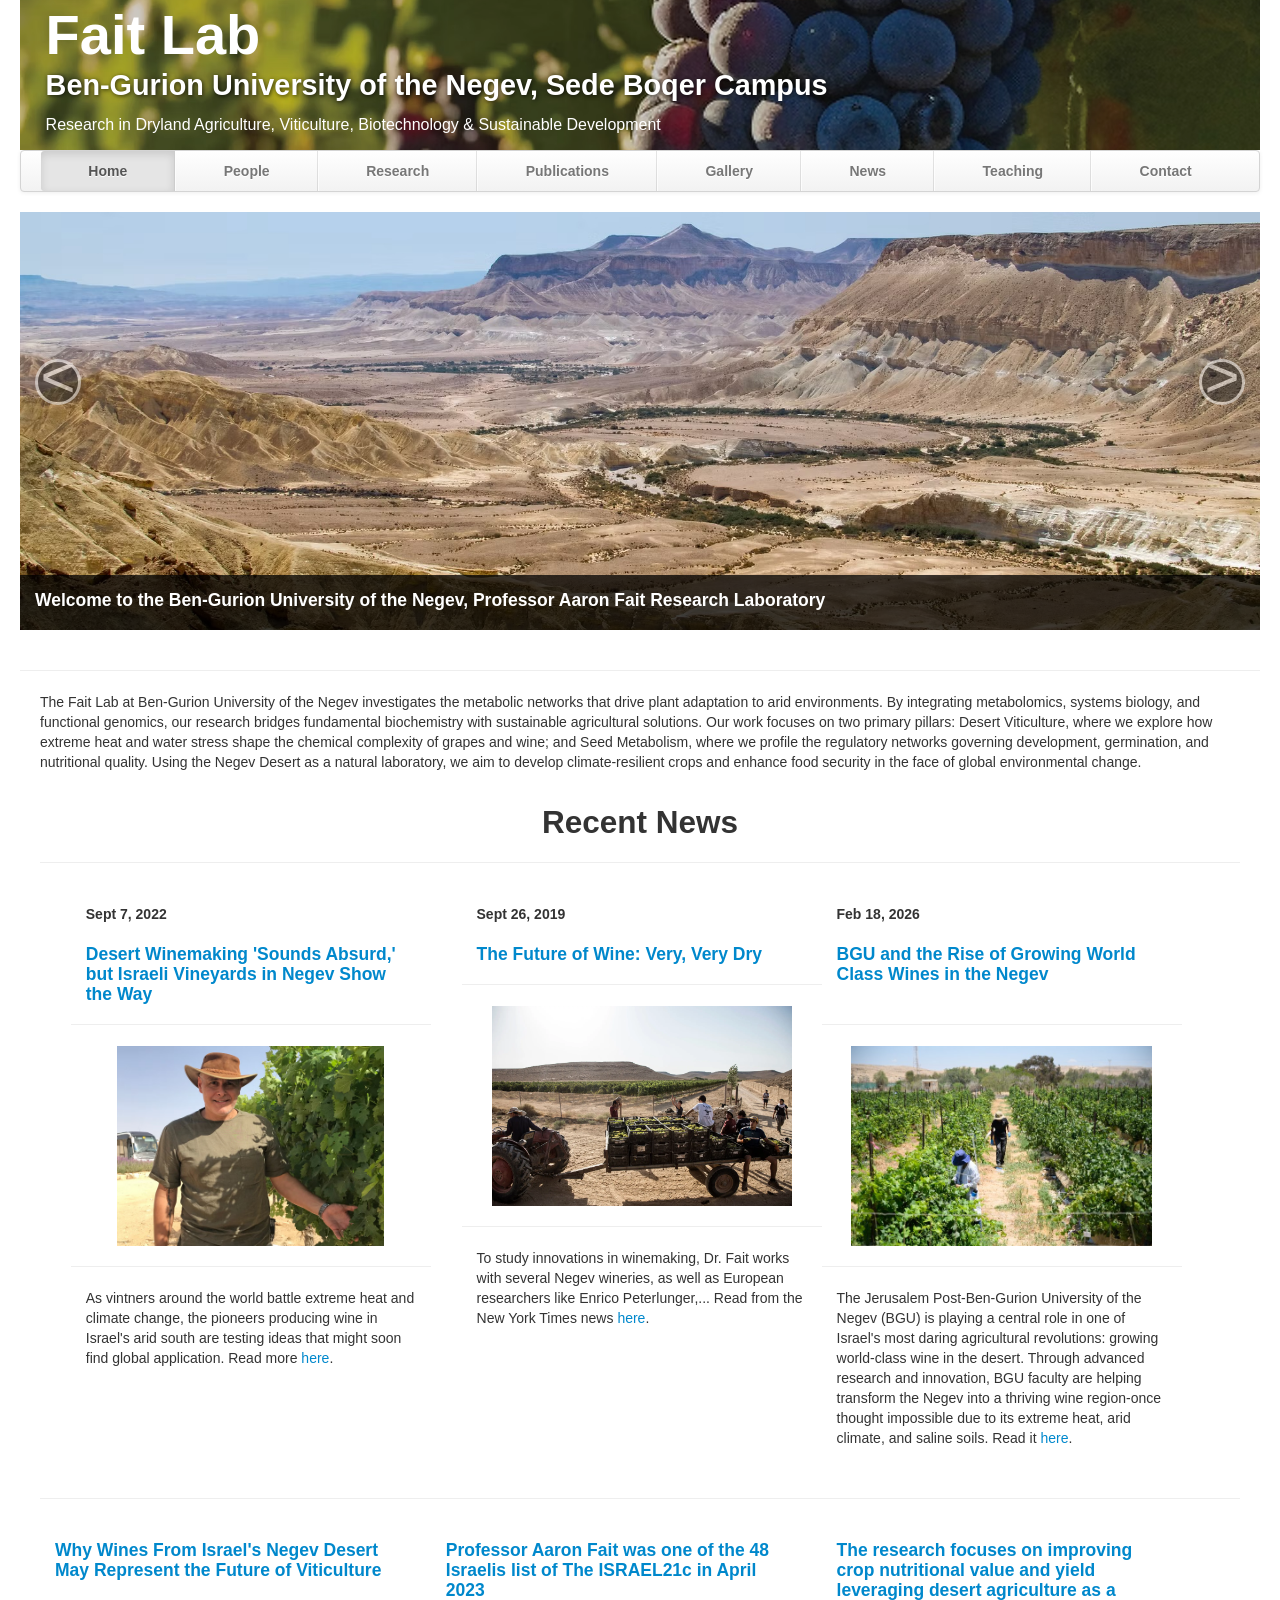
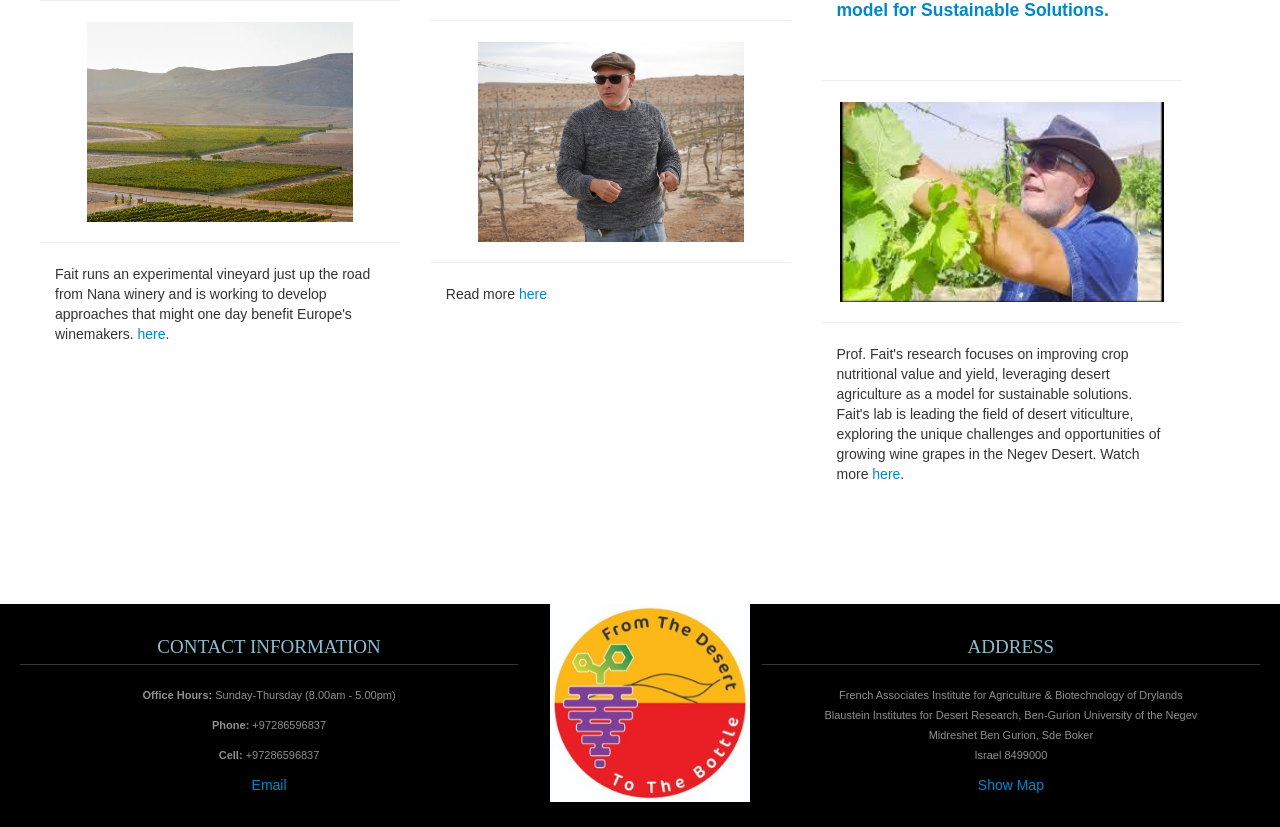
==== commit 36881915: "Add Viticulture to tagline; reset RStudio tab Add 'Viticulture' to the site header tagline across mu" ====
--- a/index.html
+++ b/index.html
@@ -92,7 +92,7 @@
     <p style="
       font-size: 1rem;
       margin: 10px 0 0 0;
-    ">Research in Dryland Agriculture, Biotechnology & Sustainable Development</p>
+    ">Research in Dryland Agriculture, Viticulture, Biotechnology & Sustainable Development</p>
   </div>
 </section>
 
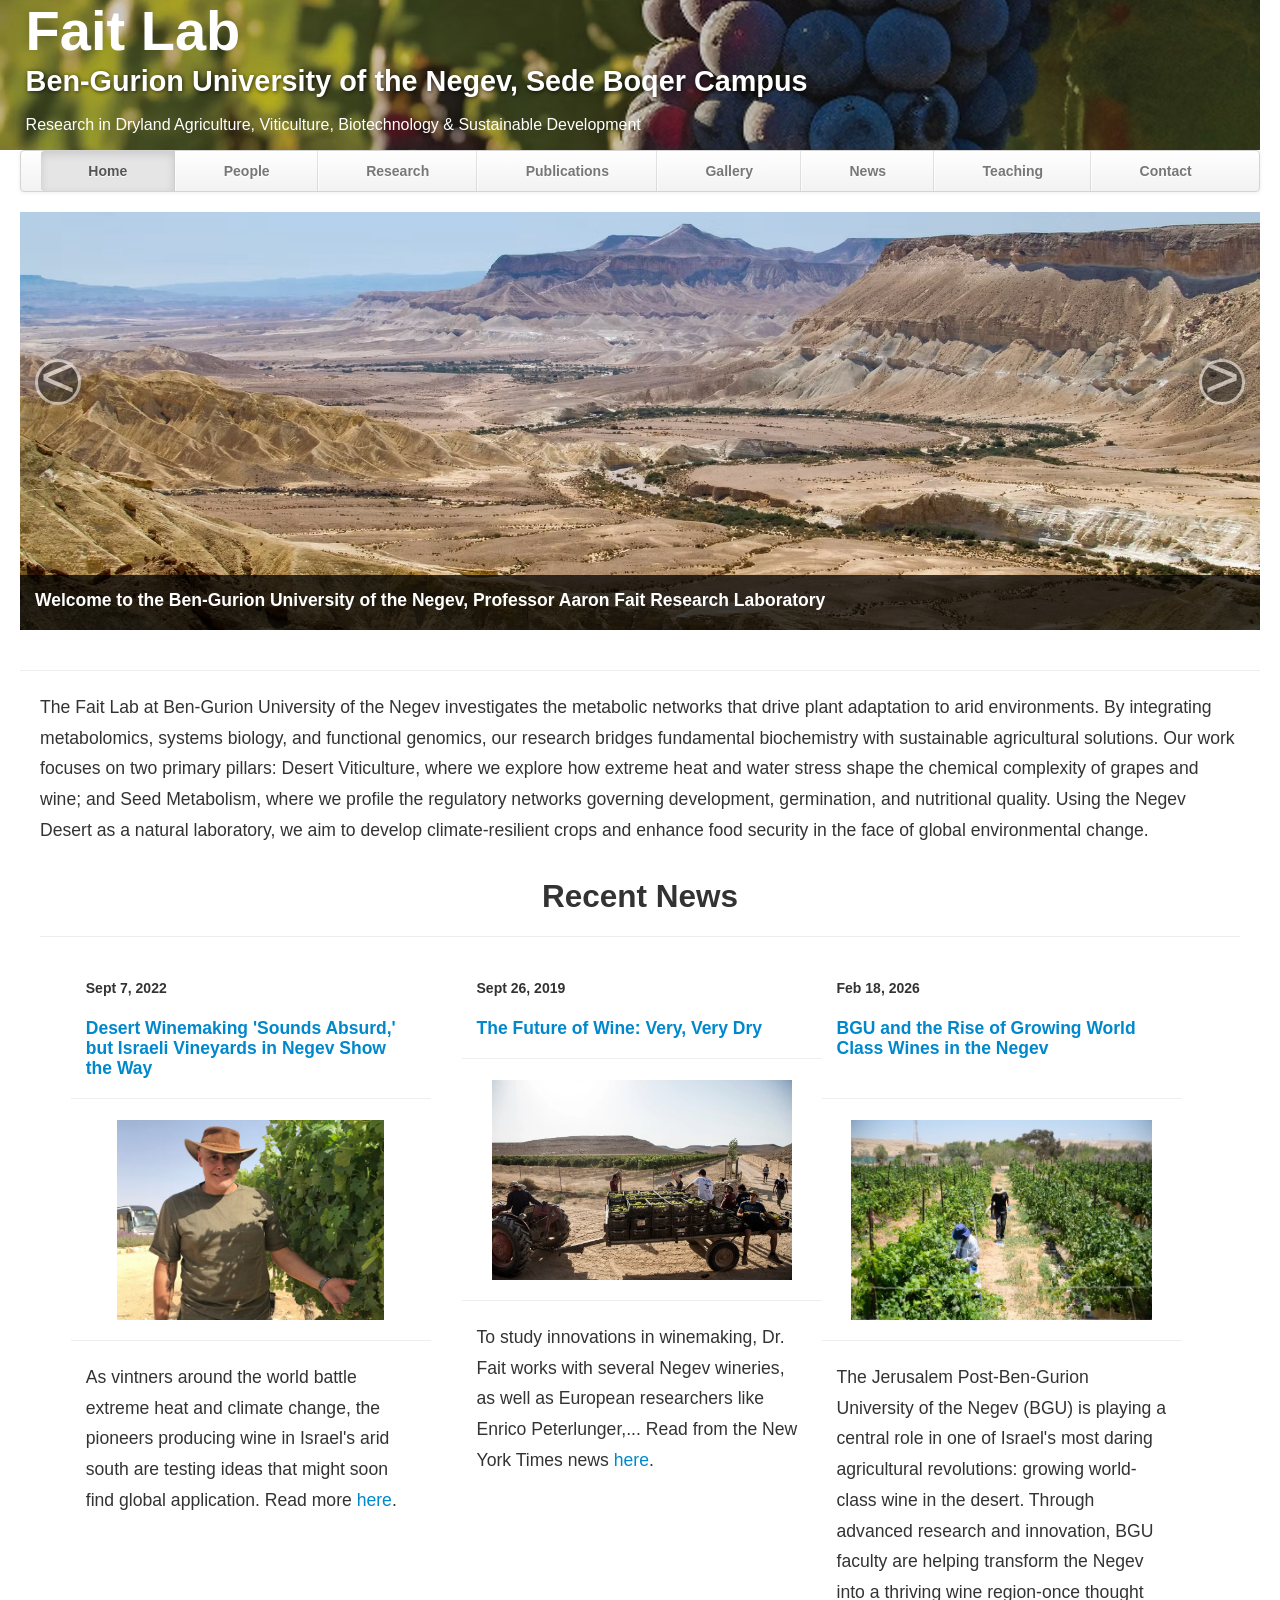
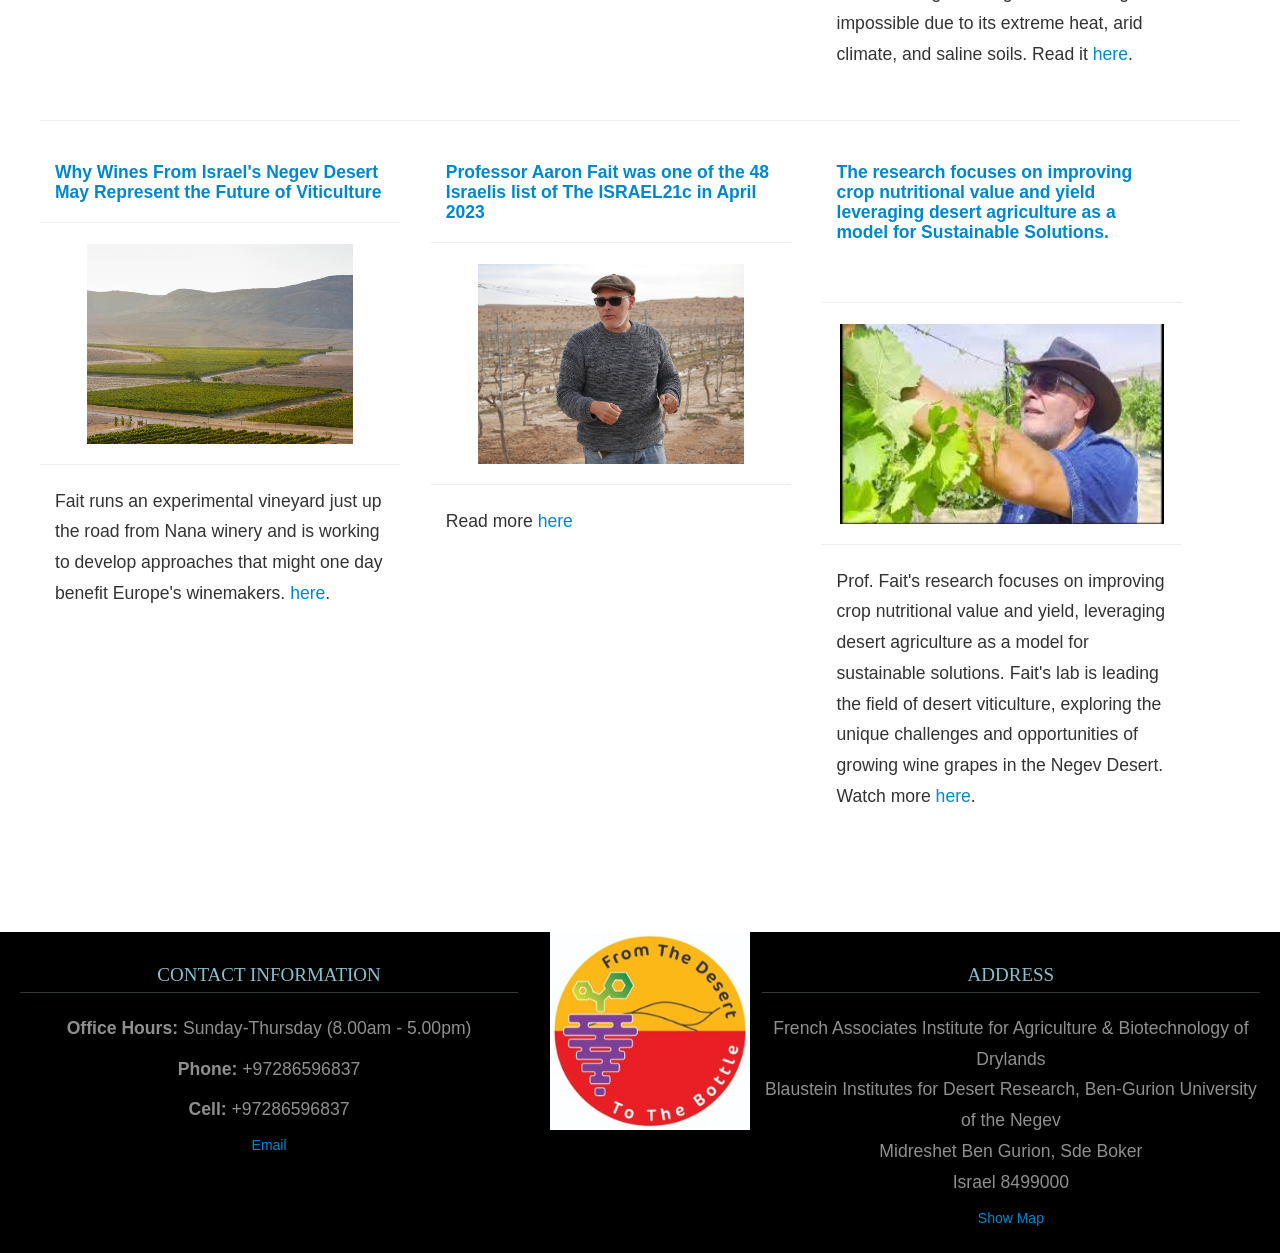
==== commit 58ea5eac: "Improve paragraph typography and mobile CSS Add a unified paragraph typography block and mobile-opti" ====
--- a/index.html
+++ b/index.html
@@ -12,22 +12,49 @@
       <link href="css/theme.css" rel="stylesheet">
       
       
-      <style>
-
+<style>
 /* Remove default browser spacing */
 body {
     margin: 0;
     padding: 0;
 }
 
+/* Base font size for all body text (paragraphs) */
+/* This keeps headings and navbar untouched */
+p, 
+.marketing p, 
+.feature-item p, 
+.carousel-caption p, 
+#footer p {
+    font-size: 1.1rem;     /* Good default for desktop */
+    line-height: 1.75;     /* Better readability */
+}
+
+/* === MOBILE OPTIMIZATION === */
+/* Make paragraphs noticeably larger on phones and small tablets */
+@media (max-width: 767px) {
+    p, 
+    .marketing p, 
+    .feature-item p, 
+    .carousel-caption p, 
+    #footer p {
+        font-size: 1.25rem !important;   /* Bigger on mobile */
+        line-height: 1.8;
+    }
+    
+    /* Optional: add a bit more space between paragraphs on mobile */
+    p {
+        margin-bottom: 1.2rem;
+    }
+}
+
 /* Allow hero banner to span entire screen width */
 .hero {
-    <!-- width: 100vw;-->
     margin-left: calc(-50vw + 50%);
     padding-left: 2vw;
 }
-
 </style>
+
 
 
    </head>
@@ -88,7 +115,7 @@
       
     </h2>
     
-    <!-- Optional subtitle ??? keep or remove -->
+    <!-- Optional subtitle keep or remove -->
     <p style="
       font-size: 1rem;
       margin: 10px 0 0 0;
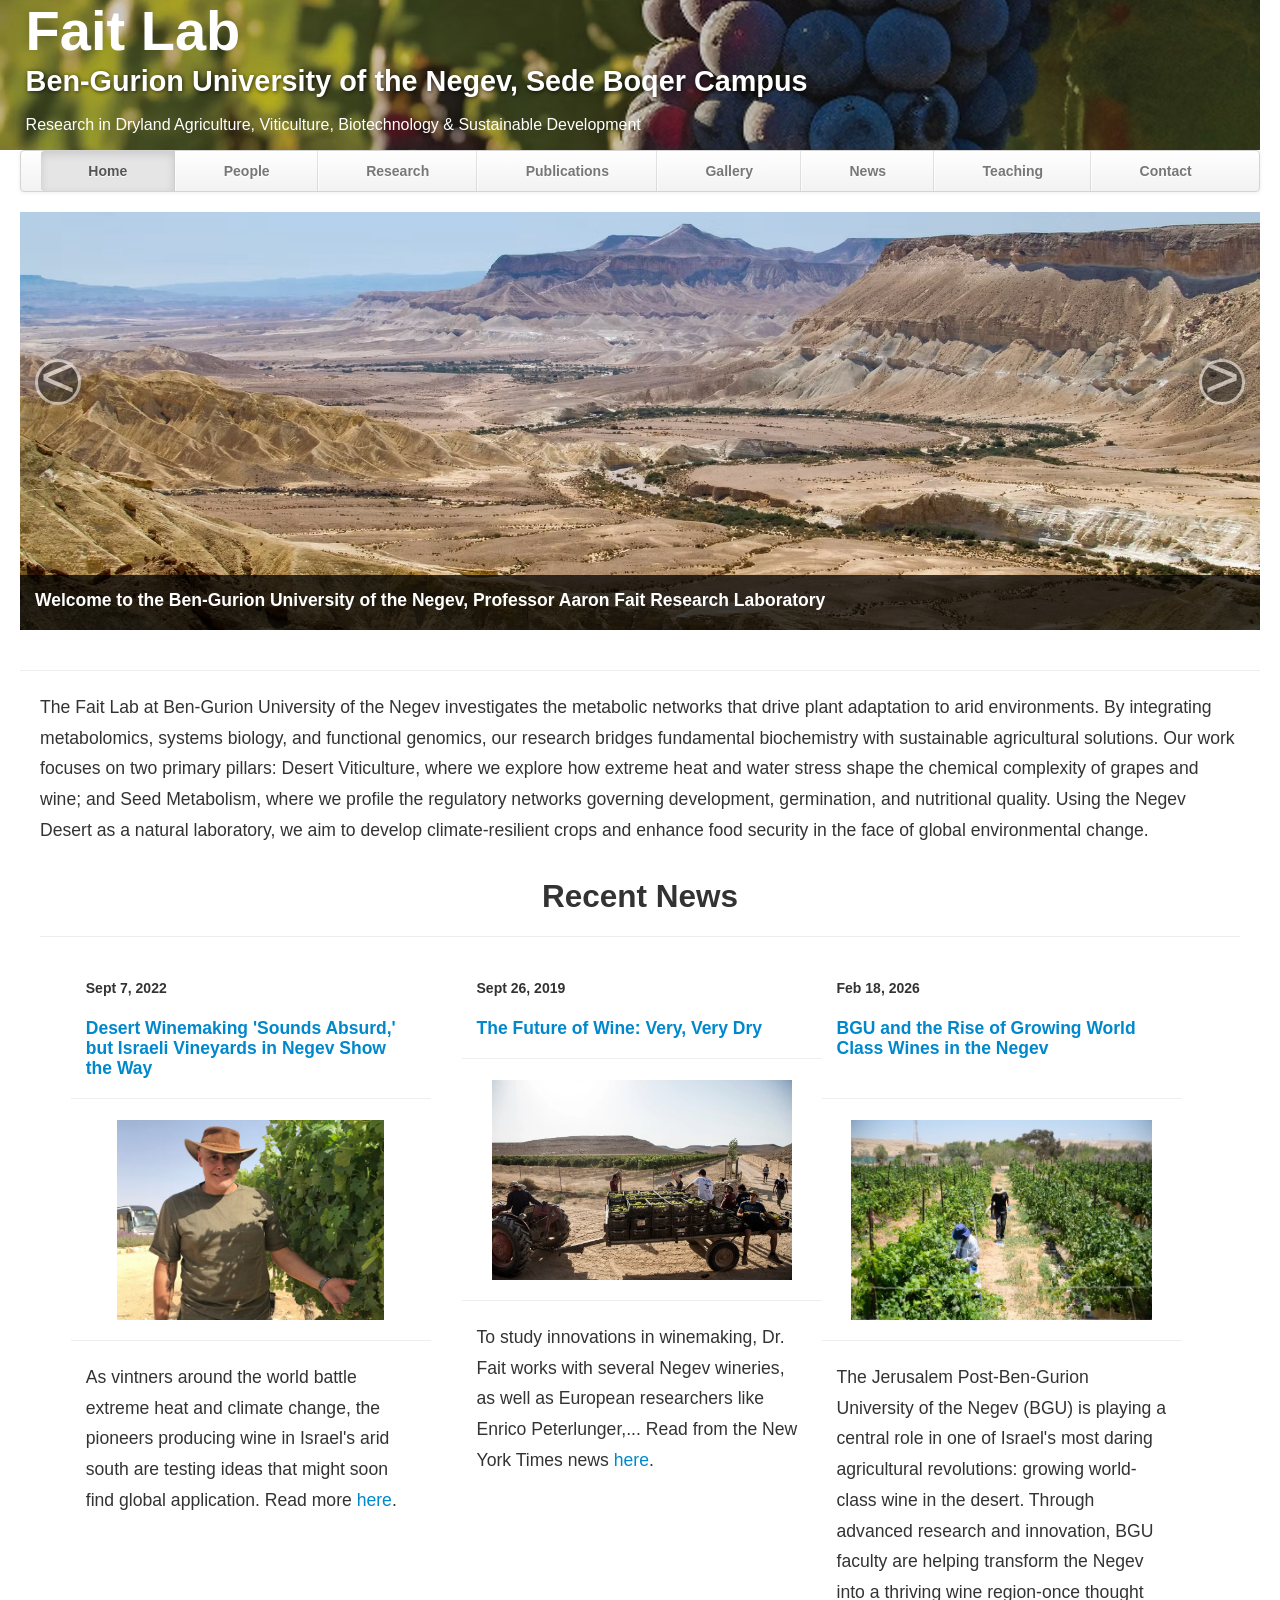
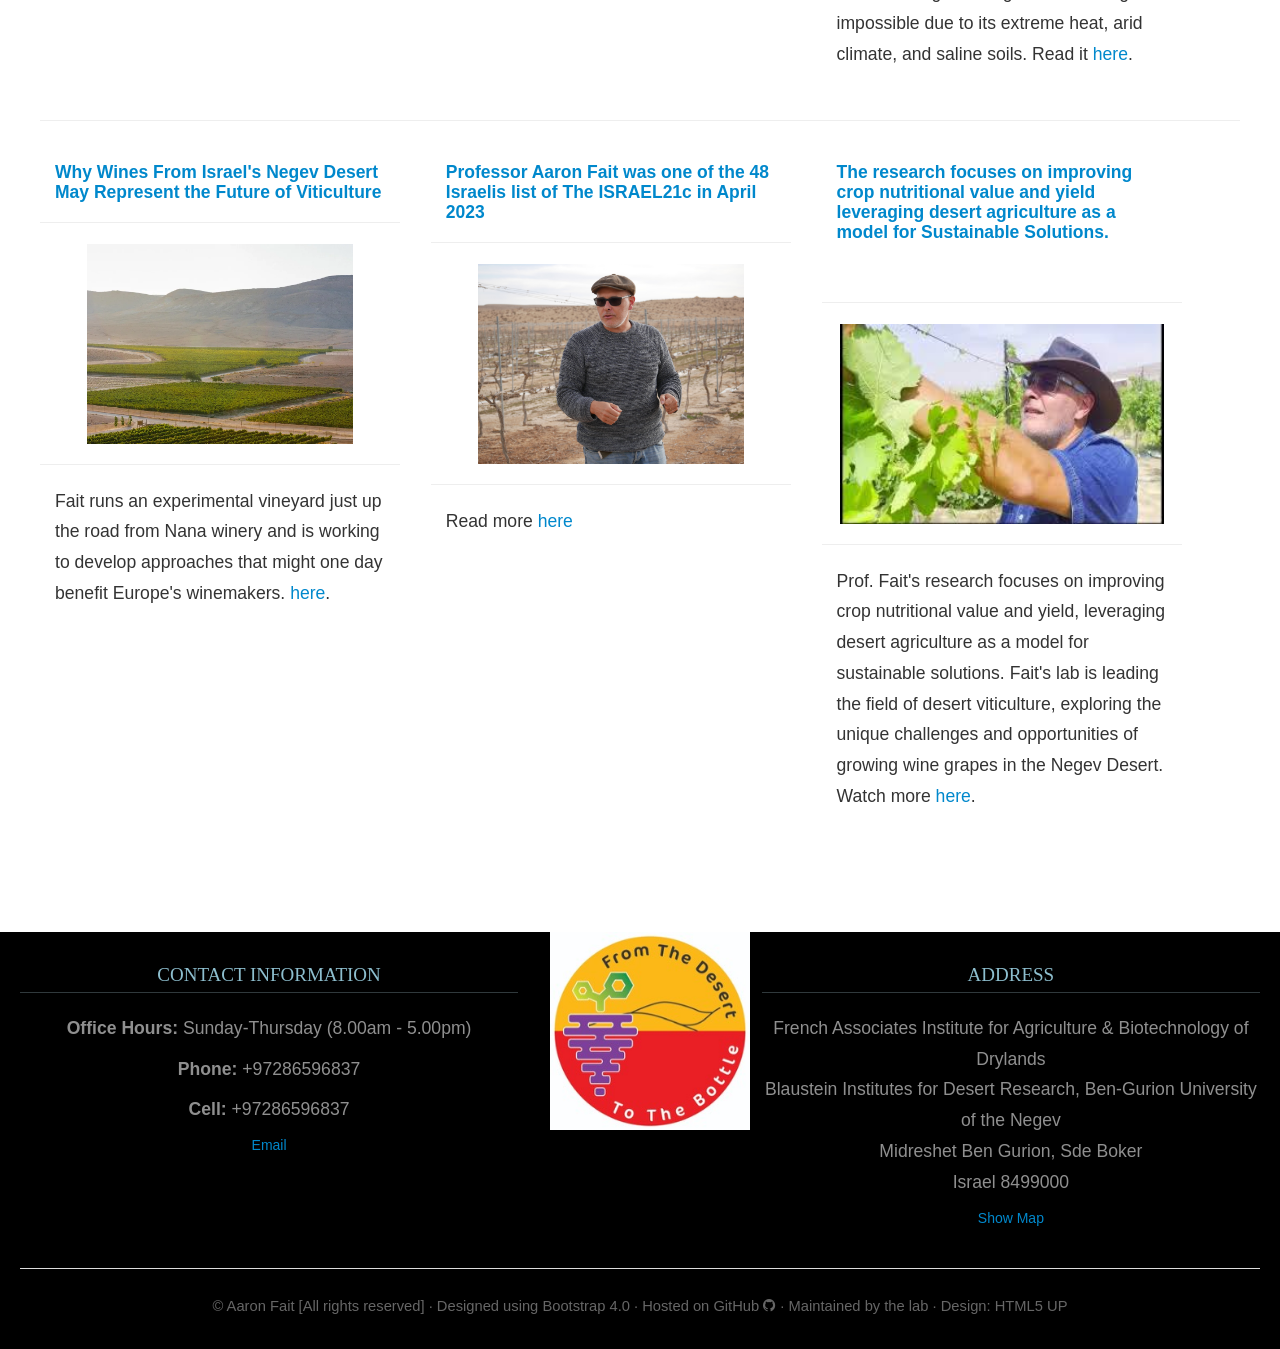
==== commit 00e5d637: "Add single-line footer credits and Font Awesome Insert a single-line footer credits block (copyright" ====
--- a/index.html
+++ b/index.html
@@ -10,6 +10,7 @@
       <link href="css/bootstrap.min.css" rel="stylesheet">
       <link href="css/bootstrap-responsive.min.css" rel="stylesheet">
       <link href="css/theme.css" rel="stylesheet">
+      <link rel="stylesheet" href="https://cdnjs.cloudflare.com/ajax/libs/font-awesome/4.7.0/css/font-awesome.min.css">
       
       
 <style>
@@ -330,7 +331,18 @@
                   <a href="https://maps.app.goo.gl/THDbeEdi3e9BvFJL7">Show Map</a>
                </div>
             </div>
-         </div>
+            <!-- Single Line Credits - Fixed Encoding -->
+            <div class="row-fluid" style="margin-top: 40px; border-top: 1px solid #ddd; padding-top: 25px;">
+               <div class="span12 text-center">
+                  <p style="margin: 0; font-size: 0.92rem; color: #666;">
+                     &copy; Aaron Fait [All rights reserved] &middot; 
+                     Designed using Bootstrap 4.0 &middot; 
+                     Hosted on GitHub <i class="fa fa-github" style="vertical-align: middle;"></i> &middot; 
+                     Maintained by the lab &middot; 
+                     Design: HTML5 UP
+                  </p>
+               </div>
+            </div>
       </footer>
 
       <!-- Javascript files -->
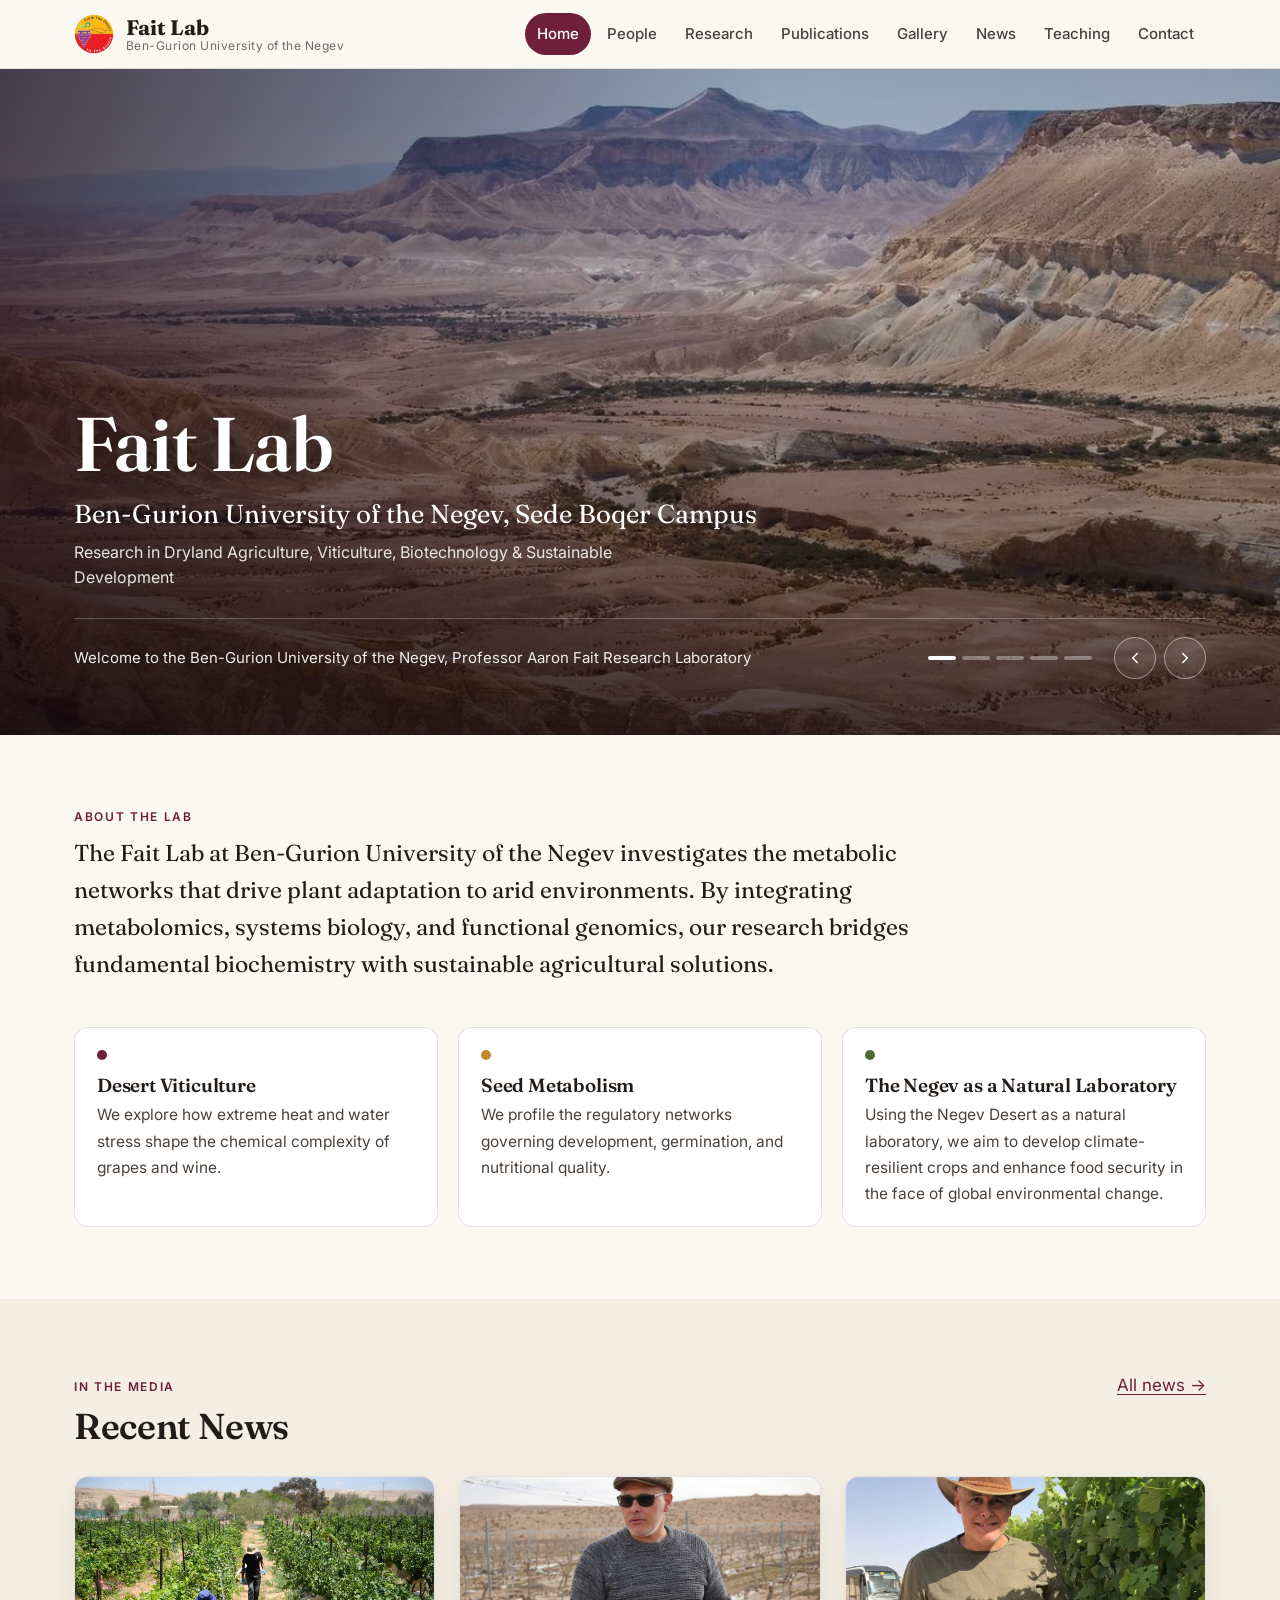
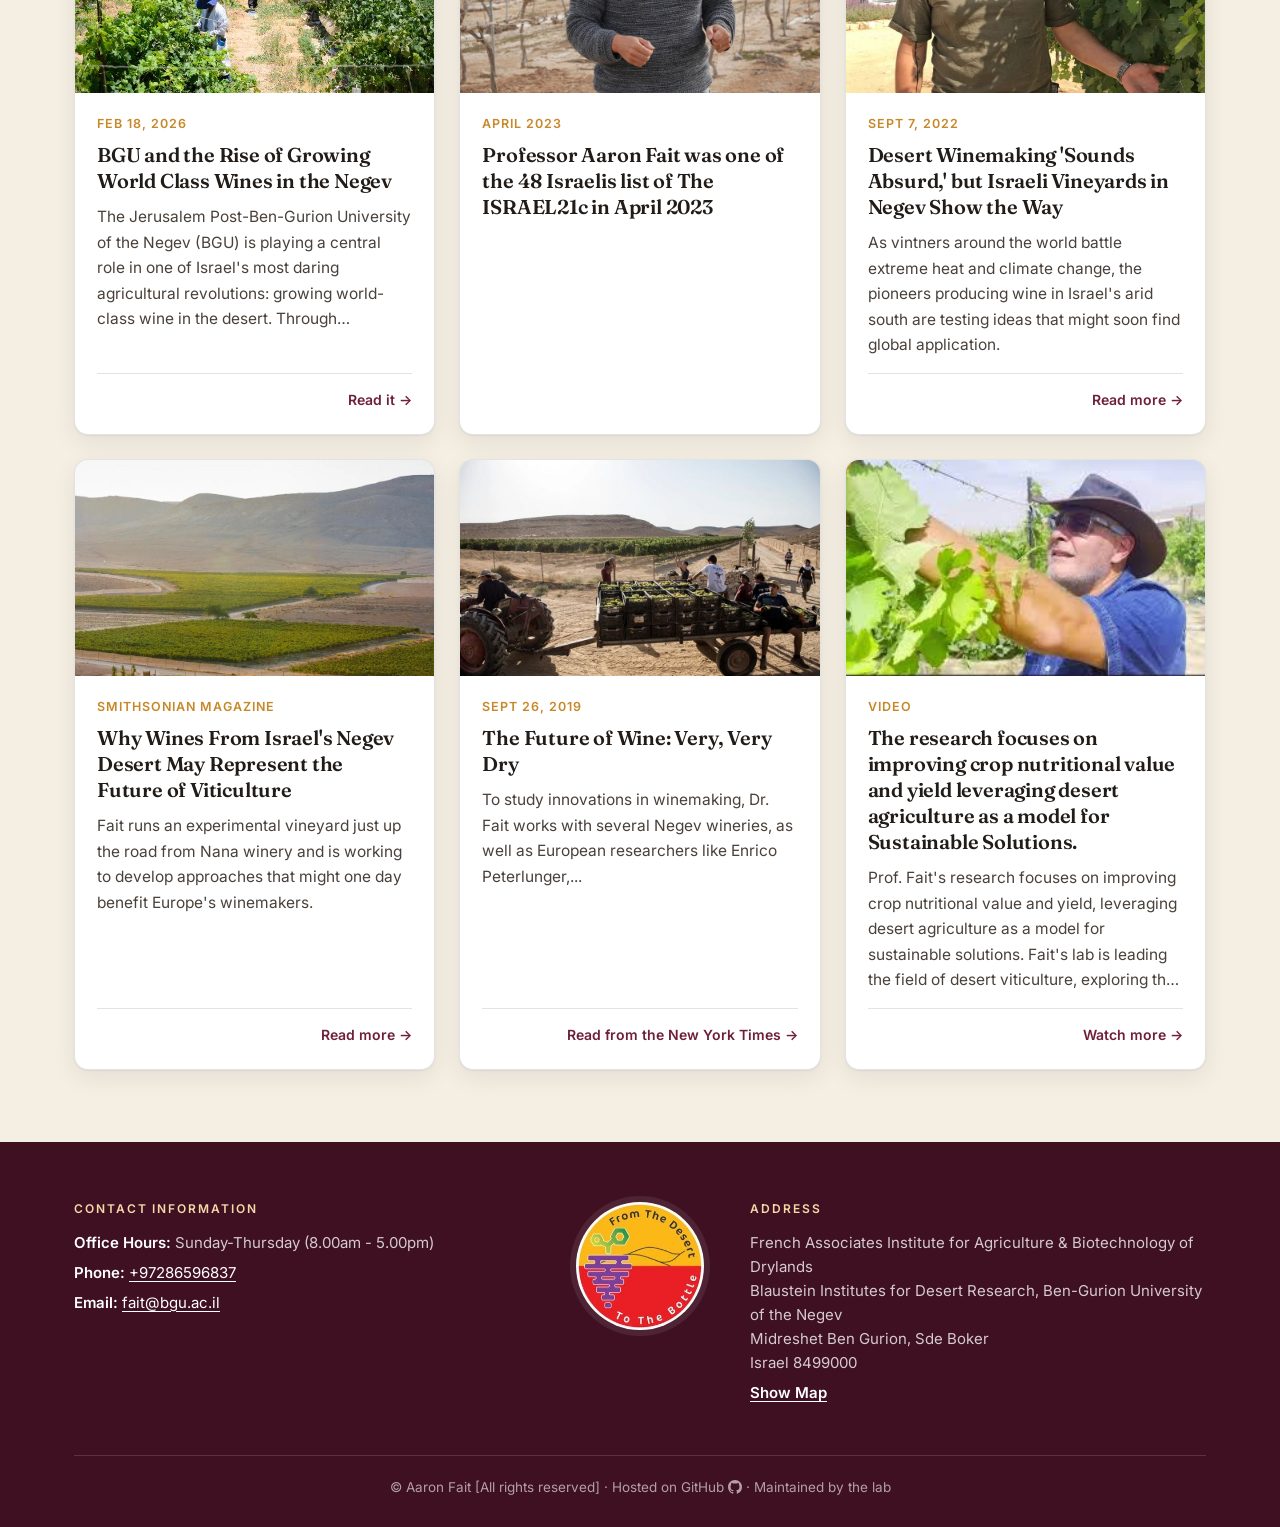
==== commit f4c778b3: "Redesign site: new layout, Safari fixes, smaller images, People page update" ====
--- a/index.html
+++ b/index.html
@@ -1,353 +1,154 @@
 <!DOCTYPE html>
 <html lang="en">
-   <head>
-      <meta charset="utf-8">
-      <title>Fait Lab - Home</title>
-      <meta name="viewport" content="width=device-width, initial-scale=1.0">
-      <meta name="description" content="Research Lab, Home, Ben-Gurion University of the Negev">
-      <meta name="author" content="">
-      <!-- Le styles -->
-      <link href="css/bootstrap.min.css" rel="stylesheet">
-      <link href="css/bootstrap-responsive.min.css" rel="stylesheet">
-      <link href="css/theme.css" rel="stylesheet">
-      <link rel="stylesheet" href="https://cdnjs.cloudflare.com/ajax/libs/font-awesome/4.7.0/css/font-awesome.min.css">
-      
-      
-<style>
-/* Remove default browser spacing */
-body {
-    margin: 0;
-    padding: 0;
-}
-
-/* Base font size for all body text (paragraphs) */
-/* This keeps headings and navbar untouched */
-p, 
-.marketing p, 
-.feature-item p, 
-.carousel-caption p, 
-#footer p {
-    font-size: 1.1rem;     /* Good default for desktop */
-    line-height: 1.75;     /* Better readability */
-}
-
-/* === MOBILE OPTIMIZATION === */
-/* Make paragraphs noticeably larger on phones and small tablets */
-@media (max-width: 767px) {
-    p, 
-    .marketing p, 
-    .feature-item p, 
-    .carousel-caption p, 
-    #footer p {
-        font-size: 1.25rem !important;   /* Bigger on mobile */
-        line-height: 1.8;
-    }
-    
-    /* Optional: add a bit more space between paragraphs on mobile */
-    p {
-        margin-bottom: 1.2rem;
-    }
-}
-
-/* Allow hero banner to span entire screen width */
-.hero {
-    margin-left: calc(-50vw + 50%);
-    padding-left: 2vw;
-}
-</style>
-
-
-
-   </head>
-   <body>
-      <div class="container-fluid">
-          <!-- <header class="jumbotron subhead" id="overview">-->
-            <!-- <p class="lead"> Ben-Gurion University of the Negev </p>-->
-           <!--  <h1>Fait Lab</h1>-->
-         </header>
-         <div class="masthead">
-            <div class="navbar">
-              
-              
-<!-- Hero Banner with Background Image -->
-<section class="hero" style="
-  background-image: url('images/the grape.jpg');
-  background-size: cover;
-  background-position: center;
-  background-repeat: no-repeat;
-  height: 15vh;
-  min-height: 150px;
-  position: relative;
-  color: white;
-  display: flex;
-  align-items: center;
-  justify-content: flex-start;   <!--Changed: aligns content to LEFT instead of center -->
-  <!--padding-left: 200px;              <!--Small indent from left edge change to 3% or 20px for closer to edge-->
-">
-  <!-- Dark Overlay (keep or adjust alpha as before) -->
-  <div class="hero-overlay" style="
-    position: absolute;
-    top: 0; left: 0; right: 0; bottom: 0;
-    background-color: rgba(0, 0, 0, 0.2);
-    z-index: 1;
-  "></div>
-
-  <!-- Text Content moved to left, no extra padding -->
-  <div class="hero-content" style="
-    position: relative;
-    z-index: 2;
-    padding: 0;                     <!-- Removed all padding -->
-    margin-left: 8%;                 <!-- No left margin -->
-    max-width: 50%;                 <!-- Optional: prevents text from stretching too wide on large screens -->
-    text-align: left;               <!-- Explicit left alignment -->
-  ">
-    <h1 style="
-      font-size: 3.5rem;
-      margin: 0 0 10px 0;          <!-- Minimal bottom margin only-->
-      text-shadow: 2px 2px 6px rgba(0,0,0,0.8);
-    ">Fait Lab</h1>
-    
-    <h2 style="
-      font-size: 1.8rem;
-      margin: 0;
-      text-shadow: 1px 1px 4px rgba(0,0,0,0.7);
-    ">
-      Ben-Gurion University of the Negev, Sede Boqer Campus<br>
-      
-    </h2>
-    
-    <!-- Optional subtitle keep or remove -->
-    <p style="
-      font-size: 1rem;
-      margin: 10px 0 0 0;
-    ">Research in Dryland Agriculture, Viticulture, Biotechnology & Sustainable Development</p>
+<head>
+<meta charset="utf-8">
+<meta name="viewport" content="width=device-width, initial-scale=1, viewport-fit=cover">
+<title>Fait Lab - Home</title>
+<meta name="description" content="Fait Lab, Research Lab, Home, Ben-Gurion University of the Negev">
+<meta name="theme-color" content="#3f1022">
+<meta property="og:type" content="website">
+<meta property="og:site_name" content="Fait Lab">
+<meta property="og:title" content="Fait Lab - Home">
+<meta property="og:description" content="Fait Lab, Research Lab, Home, Ben-Gurion University of the Negev">
+<link rel="preload" as="image" href="assets/img/midreshet-ben-gurion-canyon-sm.jpg" imagesrcset="assets/img/midreshet-ben-gurion-canyon-sm.jpg 900w, assets/img/midreshet-ben-gurion-canyon.jpg 1800w" imagesizes="100vw">
+<link rel="icon" href="assets/img/t-generic-logo.jpg">
+<link rel="preconnect" href="https://fonts.googleapis.com">
+<link rel="preconnect" href="https://fonts.gstatic.com" crossorigin>
+<link href="https://fonts.googleapis.com/css2?family=Fraunces:opsz,wght@9..144,300;9..144,400;9..144,600;9..144,700&amp;family=Inter:wght@400;500;600;700&amp;display=swap" rel="stylesheet">
+<link rel="stylesheet" href="assets/css/site.css">
+</head>
+<body>
+<a class="skip-link" href="#main">Skip to content</a>
+<header class="site-header">
+  <div class="wrap">
+    <a class="brand" href="index.html" aria-label="Fait Lab home">
+      <img src="assets/img/t-generic-logo.jpg" width="40" height="40" alt="">
+      <span class="brand-text"><span class="brand-name">Fait Lab</span><span class="brand-sub">Ben-Gurion University of the Negev</span></span>
+    </a>
+    <button class="nav-toggle" type="button" aria-controls="site-nav" aria-expanded="false" aria-label="Menu"><svg viewBox="0 0 24 24" fill="none" stroke="currentColor" stroke-width="2" stroke-linecap="round" aria-hidden="true"><path d="M4 7h16M4 12h16M4 17h16"/></svg></button>
+    <nav class="site-nav" id="site-nav" aria-label="Main">
+      <ul>
+        <li><a href="index.html" aria-current="page">Home</a></li><li><a href="people.html">People</a></li><li><a href="research.html">Research</a></li><li><a href="publications.html">Publications</a></li><li><a href="gallery.html">Gallery</a></li><li><a href="news.html">News</a></li><li><a href="teaching.html">Teaching</a></li><li><a href="contact.html">Contact</a></li>
+      </ul>
+    </nav>
+  </div>
+</header>
+<main id="main">
+<section class="hero" data-slideshow aria-roledescription="carousel" aria-label="Lab photos">
+  <ul class="hero-slides">
+    <li class="hero-slide is-active" data-caption="Welcome to the Ben-Gurion University of the Negev, Professor Aaron Fait Research Laboratory"><img src="assets/img/midreshet-ben-gurion-canyon.jpg" srcset="assets/img/midreshet-ben-gurion-canyon-sm.jpg 900w, assets/img/midreshet-ben-gurion-canyon.jpg 1800w" sizes="100vw" width="1800" height="607" alt="" fetchpriority="high"></li><li class="hero-slide" data-caption="Ramon Vineyard in the heart of the Negev desert"><img data-src="assets/img/ramon-vineyard.jpg" data-srcset="assets/img/ramon-vineyard-sm.jpg 900w, assets/img/ramon-vineyard.jpg 1582w" sizes="100vw" width="1582" height="472" alt=""></li><li class="hero-slide" data-caption="Avdat National park ancient city ruin among the 5 ruins"><img data-src="assets/img/avdat1.jpg" data-srcset="assets/img/avdat1-sm.jpg 900w, assets/img/avdat1.jpg 1142w" sizes="100vw" width="1142" height="394" alt=""></li><li class="hero-slide" data-caption="Routine wine tasting time"><img data-src="assets/img/wine-montage.jpg" width="579" height="259" alt=""></li><li class="hero-slide" data-caption="The grape bunch"><img data-src="assets/img/the-grape.jpg" data-srcset="assets/img/the-grape-sm.jpg 900w, assets/img/the-grape.jpg 1800w" sizes="100vw" width="1800" height="338" alt=""></li>
+  </ul>
+  <div class="hero-content">
+    <div class="wrap">
+      <h1>Fait Lab</h1>
+      <p class="banner-uni">Ben-Gurion University of the Negev, Sede Boqer Campus</p>
+      <p class="banner-tag">Research in Dryland Agriculture, Viticulture, Biotechnology &amp; Sustainable Development</p>
+      <div class="hero-caption-row">
+        <p class="hero-caption" aria-live="polite">Welcome to the Ben-Gurion University of the Negev, Professor Aaron Fait Research Laboratory</p>
+        <div class="hero-controls">
+          <div class="hero-dots"><button class="hero-dot is-active" type="button" aria-label="Show slide 1"></button><button class="hero-dot" type="button" aria-label="Show slide 2"></button><button class="hero-dot" type="button" aria-label="Show slide 3"></button><button class="hero-dot" type="button" aria-label="Show slide 4"></button><button class="hero-dot" type="button" aria-label="Show slide 5"></button></div>
+          <button class="hero-btn" type="button" data-prev aria-label="Previous slide"><svg viewBox="0 0 24 24" fill="none" stroke="currentColor" stroke-width="2" stroke-linecap="round" stroke-linejoin="round" aria-hidden="true"><path d="M15 18l-6-6 6-6"/></svg></button>
+          <button class="hero-btn" type="button" data-next aria-label="Next slide"><svg viewBox="0 0 24 24" fill="none" stroke="currentColor" stroke-width="2" stroke-linecap="round" stroke-linejoin="round" aria-hidden="true"><path d="M9 6l6 6-6 6"/></svg></button>
+        </div>
+      </div>
+    </div>
   </div>
 </section>
 
+<section class="section">
+  <div class="wrap">
+    <span class="kicker">About the lab</span>
+    <p class="lead">The Fait Lab at Ben-Gurion University of the Negev investigates the metabolic networks that drive plant adaptation to arid environments. By integrating metabolomics, systems biology, and functional genomics, our research bridges fundamental biochemistry with sustainable agricultural solutions.</p>
+    <div class="pillars">
+      <div class="pillar"><div class="dot"></div><h3>Desert Viticulture</h3><p>We explore how extreme heat and water stress shape the chemical complexity of grapes and wine.</p></div>
+      <div class="pillar"><div class="dot"></div><h3>Seed Metabolism</h3><p>We profile the regulatory networks governing development, germination, and nutritional quality.</p></div>
+      <div class="pillar"><div class="dot"></div><h3>The Negev as a Natural Laboratory</h3><p>Using the Negev Desert as a natural laboratory, we aim to develop climate-resilient crops and enhance food security in the face of global environmental change.</p></div>
+    </div>
+  </div>
+</section>
 
-               <div class="navbar-inner">
-                  <div class="container-fluid">
-                     <ul class="nav">
-                        <li class="active"><a href="#">Home</a></li>
-                        <li><a href="people.html">People</a></li>
-                        <li><a href="research.html">Research</a></li>
-                        <li><a href="publications.html">Publications</a></li>
-                        <li><a href="gallery.html">Gallery</a></li>
-                        <li><a href="news.html">News</a></li>
-                        <li><a href="teaching.html">Teaching</a></li>
-                        <li><a href="contact.html">Contact</a></li>
-                     </ul>
-                  </div>
-               </div>
-            </div>
-         </div>
-         <div class="row-fluid">
-            <div class="span12">
-               <div id="main-carousel" class="carousel slide">
-                  <div class="carousel-inner"> 
-                     <div class="item active">
-                        <img src="images/Midreshet Ben Gurion Canyon.jpg" class="carousel-image" alt="">                      
-                        <div class="carousel-caption">
-                           <h4>Welcome to the Ben-Gurion University of the Negev, Professor Aaron Fait Research Laboratory</h4>
-                           <!-- -->
-                           <p></p>
-                        </div>
-                     </div>
-                     <div class="item">
-                        <img src="images/ramon vineyard.jpg" class="carousel-image" alt="">
-                        <div class="carousel-caption">
-                           <h4>Ramon Vineyard in the heart of the Negev desert</h4>
-                           <p></p>
-                        </div>
-                     </div>
-                     <div class="item">
-                        <img src="images/Avdat1.jpg" class="carousel-image" alt="">
-                        <div class="carousel-caption">
-                           <h4>Avdat National park ancient city ruin among the 5 ruins</h4>
-                           <p></p>
-                        </div>
-                     </div>
-                     <div class="item">
-                        <img src="images/wine_montage.jpg" class="carousel-image" style = "auto" alt="">
-                        <div class="carousel-caption">
-                           <h4>Routine wine tasting time</h4>
-                           <p></p>
-                           </div>
-                     </div>
-                     <div class="item">
-                        <img src="images/the grape.jpg" class="carousel-image" alt="">
-                        <div class="carousel-caption">
-                           <h4>The grape bunch</h4>
-                           <p></p>
-                        </div>
-                     </div>
-                  </div>
-                  <a class="left carousel-control" href="#main-carousel" data-slide="prev"><</a>
-                  <a class="right carousel-control" href="#main-carousel" data-slide="next">></a>
-               </div>
-            </div>
-         </div>
-         <hr>
-         <div class="container-fluid">
-            <div class="row-fluid marketing">
-               <div class="span12">
-                  <p>
-                     The Fait Lab at Ben-Gurion University of the Negev investigates the metabolic networks that drive plant adaptation to arid environments. By integrating metabolomics, systems biology, and functional genomics, our research bridges fundamental biochemistry with sustainable agricultural solutions.
-                     Our work focuses on two primary pillars: Desert Viticulture, where we explore how extreme heat and water stress shape the chemical complexity of grapes and wine; and Seed Metabolism, where we profile the regulatory networks governing development, germination, and nutritional quality. 
-                     Using the Negev Desert as a natural laboratory, we aim to develop climate-resilient crops and enhance food security in the face of global environmental change.
- 
-                  </p>
-                  <br/>
-               </div>
-               <div class="row-fluid">
-                  <hr>
-                  <h2 class="centered">Recent News</h2>
-                  <hr>
-               </div>
-               <div class="span4 feature-item">
-                  <h5> <span class="date"> Sept 7, 2022 </span> </h5>
-                  <h4 class="feature-heading">
-                     <a href="https://www.nytimes.com/2022/09/07/world/middleeast/israel-negev-desert-wine.html">
-                     Desert Winemaking 'Sounds Absurd,' but Israeli Vineyards in Negev Show the Way
-                     </a>
-                     <br/>
-                  </h4>
-                  <hr>
-                  <div class="centered">
-                     <a href="https://www.nytimes.com/2022/09/07/world/middleeast/israel-negev-desert-wine.html">
-                     <img src="thumbs/Aaron-Fait_Vineyard_1200.jpg" alt=""></a>
-                  </div>
-                  <hr>
-                  <p>
-                    As vintners around the world battle extreme heat and climate change, the pioneers producing wine in Israel's arid south are testing ideas that might soon find global application.
-                     Read more <a href="https://www.nytimes.com/2022/09/07/world/middleeast/israel-negev-desert-wine.html">here</a>.
-                  </p>
-                  <br/>
-                  <br/>
-               </div>
-               <div class="span4 feature-item">
-                  <h5> <span class="date">Sept 26, 2019</span> </h5>
-                  <h4 class="feature-heading">
-                     <a href="https://www.nytimes.com/2019/09/21/climate/wine-climate-change-israel.html">
-                     The Future of Wine: Very, Very Dry
-                     </a>
-                  </h4>
-                  <hr>
-                  <div class="centered">
-                     <a href="https://www.nytimes.com/2019/09/21/climate/wine-climate-change-israel.html">
-                     <img src="thumbs/Dry-Wine.jpg" alt="">
-                     </a>
-                  </div>
-                  <hr>
-                  <p>
-                     To study innovations in winemaking, Dr. Fait works with several Negev wineries, as well as European researchers like Enrico Peterlunger,... 
-                  Read from the New York Times news 
-                     <a href="https://www.nytimes.com/2019/09/21/climate/wine-climate-change-israel.html">here</a>.
-                  </p>
-                  <br/>
-               </div>
-               <div class="row-fluid">
-                  <div class="span4 feature-item">
-                     <h5> <span class="date">Feb 18, 2026</span> </h5>
-                     <h4 class="feature-heading">
-                        <a href="https://americansforbgu.org/negev-desert-wines/">
-                        BGU and the Rise of Growing World Class Wines in the Negev
-                        <br/>
-                        <br/>
-                        </a>
-                     </h4>
-                     <hr>
-                     <div class="centered">
-                        <a href="https://pbs.twimg.com/card_img/2031828293037801473/YmsGY6G5?format=jpg&name=small">
-                        <img src="thumbs/Jerusalem-Post.jpg" alt=""></a>
-                     </div>
-                     <hr>
-                     <p> 
-                        The Jerusalem Post-Ben-Gurion University of the Negev (BGU) is playing a central role in one of Israel's most daring agricultural revolutions: growing world-class wine in the desert. 
-                        Through advanced research and innovation, BGU faculty are helping transform the Negev into a thriving wine region-once thought impossible due to its extreme heat, arid climate, and saline soils. 
-                        Read it <a href="https://americansforbgu.org/negev-desert-wines/">here</a>.
-                     </p>
-                     <br/>					
-                  </div>
-               </div>
-               <hr>
-            </div>
-            <div class="row-fluid">
-               <div class="span4 feature-item">
-                  <h4 class="feature-heading"><a href="https://www.smithsonianmag.com/travel/wines-israel-negev-desert-represent-future-viticulture-180974590/">Why Wines From Israel's Negev Desert May Represent the Future of Viticulture</a></h4>
-                  <hr>
-                  <div class="centered">
-                     <a href="https://th-thumbnailer.cdn-si-edu.com/eVfCzq8ki6p7HQvGq_9LkcvsNfE=/fit-in/1072x0/https://tf-cmsv2-smithsonianmag-media.s3.amazonaws.com/filer/40/7f/407f53f6-6ae3-40c8-949f-4fd69c0a14bc/wine_montage.jpg"><img src="thumbs/ivanova-crop.jpg" alt=""></a>
-                  </div>
-                  <hr>
-                  <p>Fait runs an experimental vineyard just up the road from Nana winery and is working to develop approaches that might one day benefit Europe's winemakers. <a href="https://www.smithsonianmag.com/travel/wines-israel-negev-desert-represent-future-viticulture-180974590/">here</a>. </p>
-                  <br/>
-               </div>
-               <div class="span4 feature-item">
-                  <h4 class="feature-heading"><a href="https://www.facebook.com/BenGurionUniversity/posts/10167923245895077/">Professor Aaron Fait was one of the 48 Israelis list of The ISRAEL21c in April 2023</a></h4>
-                  <hr>
-                  <div class="centered">
-                     <a href="https://members.smoove.io/lk0mnr4ndf8nb7newzggnjbijcx3ebn1onpggneqbnbs8nonwebcbbwzo.ashx"><img src="thumbs/Aaron-48.jpg" alt=""></a>
-                  </div>
-                  <hr>
-                  <p>Read more <a href="https://unsplash.com/photos/lQGJCMY5qcM">here</a> </p>
-               </div>
-               <div class="span4 feature-item">
-                  <h4 class="feature-heading"><a href="https://www.youtube.com/watch?v=mEvZZ_sg-wQ">The research focuses on improving crop nutritional value and yield leveraging desert agriculture as a model for Sustainable Solutions.<br/><br/><br/></a></h4>
-                  <hr>
-                  <div class="centered">
-                     <a href="https://www.youtube.com/watch?v=mEvZZ_sg-wQ"><img src="thumbs/Aaron-research.jpg" alt=""></a>
-                  </div>
-                  <hr>
-                  <p> Prof. Fait's research focuses on improving crop nutritional value and yield, leveraging desert agriculture as a model for sustainable solutions.
-                  Fait's lab is leading the field of desert viticulture, exploring the unique challenges and opportunities of growing wine grapes in the Negev Desert. Watch more <a href="https://unsplash.com/photos/QCbZ4ASLhM8">here</a>.</p>
-                  <br/>
-                  <br/>
-                  <br/>
-               </div>
-            </div>
-         </div>
+<section class="section section-alt">
+  <div class="wrap">
+    <div class="section-head"><div><span class="kicker">In the media</span><h2>Recent News</h2></div><a href="news.html">All news &rarr;</a></div>
+    <div class="card-grid">
+      <article class="card">
+  <a class="card-media" href="https://americansforbgu.org/negev-desert-wines/" tabindex="-1" aria-hidden="true"><img src="assets/img/t-jerusalem-post.jpg" width="679" height="452" alt="" loading="lazy" decoding="async"></a>
+  <div class="card-body">
+    <div class="card-date">Feb 18, 2026</div>
+    <h3><a href="https://americansforbgu.org/negev-desert-wines/">BGU and the Rise of Growing World Class Wines in the Negev</a></h3>
+    <p>The Jerusalem Post-Ben-Gurion University of the Negev (BGU) is playing a central role in one of Israel&#x27;s most daring agricultural revolutions: growing world-class wine in the desert. Through advanced research and innovation, BGU faculty are helping transform the Negev into a thriving wine region, once thought impossible due to its extreme heat, arid climate, and saline soils.</p>
+    <div class="card-foot"><span></span><a class="more" href="https://americansforbgu.org/negev-desert-wines/">Read it &rarr;</a></div>
+  </div>
+</article><article class="card">
+  <div class="card-media"><img src="assets/img/t-aaron-48.jpg" width="900" height="676" alt="" loading="lazy" decoding="async"></div>
+  <div class="card-body">
+    <div class="card-date">April 2023</div>
+    <h3>Professor Aaron Fait was one of the 48 Israelis list of The ISRAEL21c in April 2023</h3>
+    
+  </div>
+</article><article class="card">
+  <a class="card-media" href="https://www.nytimes.com/2022/09/07/world/middleeast/israel-negev-desert-wine.html" tabindex="-1" aria-hidden="true"><img src="assets/img/t-aaron-fait-vineyard-1200.jpg" width="900" height="675" alt="" loading="lazy" decoding="async"></a>
+  <div class="card-body">
+    <div class="card-date">Sept 7, 2022</div>
+    <h3><a href="https://www.nytimes.com/2022/09/07/world/middleeast/israel-negev-desert-wine.html">Desert Winemaking &#x27;Sounds Absurd,&#x27; but Israeli Vineyards in Negev Show the Way</a></h3>
+    <p>As vintners around the world battle extreme heat and climate change, the pioneers producing wine in Israel&#x27;s arid south are testing ideas that might soon find global application.</p>
+    <div class="card-foot"><span></span><a class="more" href="https://www.nytimes.com/2022/09/07/world/middleeast/israel-negev-desert-wine.html">Read more &rarr;</a></div>
+  </div>
+</article><article class="card">
+  <a class="card-media" href="https://www.smithsonianmag.com/travel/wines-israel-negev-desert-represent-future-viticulture-180974590/" tabindex="-1" aria-hidden="true"><img src="assets/img/t-ivanova-crop.jpg" width="900" height="675" alt="" loading="lazy" decoding="async"></a>
+  <div class="card-body">
+    <div class="card-date">Smithsonian Magazine</div>
+    <h3><a href="https://www.smithsonianmag.com/travel/wines-israel-negev-desert-represent-future-viticulture-180974590/">Why Wines From Israel&#x27;s Negev Desert May Represent the Future of Viticulture</a></h3>
+    <p>Fait runs an experimental vineyard just up the road from Nana winery and is working to develop approaches that might one day benefit Europe&#x27;s winemakers.</p>
+    <div class="card-foot"><span></span><a class="more" href="https://www.smithsonianmag.com/travel/wines-israel-negev-desert-represent-future-viticulture-180974590/">Read more &rarr;</a></div>
+  </div>
+</article><article class="card">
+  <a class="card-media" href="https://www.nytimes.com/2019/09/21/climate/wine-climate-change-israel.html" tabindex="-1" aria-hidden="true"><img src="assets/img/t-dry-wine.jpg" width="900" height="600" alt="" loading="lazy" decoding="async"></a>
+  <div class="card-body">
+    <div class="card-date">Sept 26, 2019</div>
+    <h3><a href="https://www.nytimes.com/2019/09/21/climate/wine-climate-change-israel.html">The Future of Wine: Very, Very Dry</a></h3>
+    <p>To study innovations in winemaking, Dr. Fait works with several Negev wineries, as well as European researchers like Enrico Peterlunger,...</p>
+    <div class="card-foot"><span></span><a class="more" href="https://www.nytimes.com/2019/09/21/climate/wine-climate-change-israel.html">Read from the New York Times &rarr;</a></div>
+  </div>
+</article><article class="card">
+  <a class="card-media" href="https://www.youtube.com/watch?v=mEvZZ_sg-wQ" tabindex="-1" aria-hidden="true"><img src="assets/img/t-aaron-research.jpg" width="299" height="168" alt="" loading="lazy" decoding="async"></a>
+  <div class="card-body">
+    <div class="card-date">Video</div>
+    <h3><a href="https://www.youtube.com/watch?v=mEvZZ_sg-wQ">The research focuses on improving crop nutritional value and yield leveraging desert agriculture as a model for Sustainable Solutions.</a></h3>
+    <p>Prof. Fait&#x27;s research focuses on improving crop nutritional value and yield, leveraging desert agriculture as a model for sustainable solutions. Fait&#x27;s lab is leading the field of desert viticulture, exploring the unique challenges and opportunities of growing wine grapes in the Negev Desert.</p>
+    <div class="card-foot"><span></span><a class="more" href="https://www.youtube.com/watch?v=mEvZZ_sg-wQ">Watch more &rarr;</a></div>
+  </div>
+</article>
+    </div>
+  </div>
+</section>
+</main>
+<footer class="site-footer">
+  <div class="wrap">
+    <div class="footer-grid">
+      <div>
+        <h2>Contact Information</h2>
+        <p><b>Office Hours:</b> Sunday-Thursday (8.00am - 5.00pm)</p>
+        <p><b>Phone:</b> <a href="tel:+97286596837">+97286596837</a></p>
+        <p><b>Email:</b> <a href="mailto:fait@bgu.ac.il">fait@bgu.ac.il</a></p>
       </div>
-      <footer id="footer">
-         <div class="container-fluid">
-            <div class="row-fluid">
-               <div class="span5">
-                  <h3>Contact Information</h3>
-                  <p><b>Office Hours: </b>Sunday-Thursday (8.00am - 5.00pm)</p>
-                  <p><b>Phone: </b>+97286596837</p>
-                  <p><b>Cell: </b>+97286596837</p>
-                  <a href="mailto:fait@bgu.ac.il">Email</a>
-               </div>
-               <div class="span2">
-                  <img src="thumbs/generic-logo.JPG" alt="Fait Lab Logo" style="max-width: 200px; height: auto;" class="img-responsive"/>
-               </div>
-               <div class="span5">
-                  <h3>Address</h3>
-                  <p>French Associates Institute for Agriculture & Biotechnology of Drylands<br>
-                     Blaustein Institutes for Desert Research, Ben-Gurion University of the Negev<br>
-                     Midreshet Ben Gurion, Sde Boker<br>
-                     Israel 8499000
-                  </p>
-                  <a href="https://maps.app.goo.gl/THDbeEdi3e9BvFJL7">Show Map</a>
-               </div>
-            </div>
-            <!-- Single Line Credits - Fixed Encoding -->
-            <div class="row-fluid" style="margin-top: 40px; border-top: 1px solid #ddd; padding-top: 25px;">
-               <div class="span12 text-center">
-                  <p style="margin: 0; font-size: 0.92rem; color: #666;">
-                     &copy; Aaron Fait [All rights reserved] &middot; 
-                     Designed using Bootstrap 4.0 &middot; 
-                     Hosted on GitHub <i class="fa fa-github" style="vertical-align: middle;"></i> &middot; 
-                     Maintained by the lab &middot; 
-                     Design: HTML5 UP
-                  </p>
-               </div>
-            </div>
-      </footer>
-
-      <!-- Javascript files -->
-      <script src="js/jquery-1.9.1.min.js"></script>
-      <script src="js/bootstrap.min.js"></script>
-      <script> $('#main-carousel').carousel(); </script>
-   </body>
+      <div class="footer-logo">
+        <img src="assets/img/t-generic-logo.jpg" width="128" height="128" alt="Fait Lab logo: From the Desert to the Bottle" loading="lazy">
+      </div>
+      <div>
+        <h2>Address</h2>
+        <p>French Associates Institute for Agriculture &amp; Biotechnology of Drylands<br>
+        Blaustein Institutes for Desert Research, Ben-Gurion University of the Negev<br>
+        Midreshet Ben Gurion, Sde Boker<br>
+        Israel 8499000</p>
+        <p class="footer-links"><a href="https://maps.app.goo.gl/THDbeEdi3e9BvFJL7">Show Map</a></p>
+      </div>
+    </div>
+    <div class="footer-bottom">
+      &copy; Aaron Fait [All rights reserved] &middot; Hosted on GitHub <svg viewBox="0 0 16 16" aria-hidden="true"><path d="M8 0C3.58 0 0 3.58 0 8c0 3.54 2.29 6.53 5.47 7.59.4.07.55-.17.55-.38 0-.19-.01-.82-.01-1.49-2.01.37-2.53-.49-2.69-.94-.09-.23-.48-.94-.82-1.13-.28-.15-.68-.52-.01-.53.63-.01 1.08.58 1.23.82.72 1.21 1.87.87 2.33.66.07-.52.28-.87.51-1.07-1.78-.2-3.64-.89-3.64-3.95 0-.87.31-1.59.82-2.15-.08-.2-.36-1.02.08-2.12 0 0 .67-.21 2.2.82.64-.18 1.32-.27 2-.27.68 0 1.36.09 2 .27 1.53-1.04 2.2-.82 2.2-.82.44 1.1.16 1.92.08 2.12.51.56.82 1.27.82 2.15 0 3.07-1.87 3.75-3.65 3.95.29.25.54.73.54 1.48 0 1.07-.01 1.93-.01 2.2 0 .21.15.46.55.38A8.013 8.013 0 0016 8c0-4.42-3.58-8-8-8z"/></svg> &middot; Maintained by the lab
+    </div>
+  </div>
+</footer>
+<script src="assets/js/site.js" defer></script>
+</body>
 </html>
--- a/assets/css/site.css
+++ b/assets/css/site.css
@@ -0,0 +1,752 @@
+/* Fait Lab site styles
+   Plain CSS, no framework. Tested patterns only (flex, grid, sticky),
+   so layout renders the same in Safari (macOS/iOS), Chrome and Firefox. */
+
+:root {
+  --sand-50: #fbf8f2;
+  --sand-100: #f4eee3;
+  --sand-200: #e9dfcd;
+  --sand-300: #d8c8ab;
+  --ink: #221c18;
+  --ink-soft: #4a413a;
+  --muted: #776b60;
+  --wine: #6e1f3a;
+  --wine-deep: #3f1022;
+  --wine-soft: #f3e4e8;
+  --vine: #4e6a36;
+  --ochre: #c7882a;
+  --line: rgba(34, 28, 24, 0.12);
+  --radius: 14px;
+  --radius-sm: 8px;
+  --shadow: 0 1px 2px rgba(34, 28, 24, 0.06), 0 8px 24px rgba(34, 28, 24, 0.07);
+  --shadow-lg: 0 2px 4px rgba(34, 28, 24, 0.08), 0 18px 40px rgba(34, 28, 24, 0.12);
+  --serif: "Fraunces", Georgia, "Times New Roman", serif;
+  --sans: "Inter", -apple-system, BlinkMacSystemFont, "Segoe UI", Roboto, "Helvetica Neue", Arial, sans-serif;
+  --header-h: 68px;
+  --wrap: 1180px;
+}
+
+*,
+*::before,
+*::after { box-sizing: border-box; }
+
+html {
+  -webkit-text-size-adjust: 100%;
+  text-size-adjust: 100%;
+  scroll-behavior: smooth;
+  scroll-padding-top: calc(var(--header-h) + 64px);
+}
+
+body {
+  margin: 0;
+  background: var(--sand-50);
+  color: var(--ink);
+  font-family: var(--sans);
+  font-size: 17px;
+  line-height: 1.7;
+  -webkit-font-smoothing: antialiased;
+  overflow-x: hidden;
+}
+
+img { max-width: 100%; height: auto; display: block; }
+
+a { color: var(--wine); text-decoration-thickness: 1px; text-underline-offset: 3px; }
+a:hover { color: var(--wine-deep); }
+
+h1, h2, h3, h4 {
+  font-family: var(--serif);
+  font-weight: 600;
+  line-height: 1.2;
+  color: var(--ink);
+  margin: 0 0 0.5em;
+  letter-spacing: -0.01em;
+}
+
+p { margin: 0 0 1em; }
+
+.wrap {
+  width: 100%;
+  max-width: var(--wrap);
+  margin: 0 auto;
+  padding: 0 24px;
+}
+
+.skip-link {
+  position: absolute; left: -9999px; top: 8px;
+  background: var(--ink); color: #fff; padding: 8px 14px; border-radius: 6px; z-index: 100;
+}
+.skip-link:focus { left: 8px; }
+
+/* ---------- Header ---------- */
+
+.site-header {
+  position: -webkit-sticky;
+  position: sticky;
+  top: 0;
+  z-index: 50;
+  background: rgba(251, 248, 242, 0.92);
+  -webkit-backdrop-filter: saturate(160%) blur(12px);
+  backdrop-filter: saturate(160%) blur(12px);
+  border-bottom: 1px solid var(--line);
+}
+
+.site-header .wrap {
+  display: flex;
+  align-items: center;
+  justify-content: space-between;
+  height: var(--header-h);
+}
+
+.brand {
+  display: flex;
+  align-items: center;
+  text-decoration: none;
+  color: var(--ink);
+  min-width: 0;
+}
+.brand img {
+  width: 40px; height: 40px; border-radius: 50%;
+  margin-right: 12px; flex: none;
+}
+.brand-text { display: flex; flex-direction: column; line-height: 1.15; min-width: 0; }
+.brand-name { font-family: var(--serif); font-weight: 700; font-size: 21px; }
+.brand-sub {
+  font-size: 12px; color: var(--muted); letter-spacing: 0.04em;
+  white-space: nowrap; overflow: hidden; text-overflow: ellipsis;
+}
+
+.nav-toggle {
+  display: none;
+  -webkit-appearance: none; appearance: none;
+  background: none; border: 1px solid var(--line); border-radius: 10px;
+  width: 44px; height: 44px; padding: 0; cursor: pointer; color: var(--ink);
+  align-items: center; justify-content: center;
+}
+.nav-toggle svg { width: 22px; height: 22px; }
+
+.site-nav ul {
+  list-style: none; margin: 0; padding: 0;
+  display: flex; align-items: center;
+}
+.site-nav li { margin-left: 4px; }
+.site-nav a {
+  display: block;
+  padding: 8px 12px;
+  border-radius: 999px;
+  font-size: 15px;
+  font-weight: 500;
+  color: var(--ink-soft);
+  text-decoration: none;
+  transition: background-color .15s ease, color .15s ease;
+}
+.site-nav a:hover { background: var(--sand-100); color: var(--ink); }
+.site-nav a[aria-current="page"] { background: var(--wine); color: #fff; }
+
+@media (max-width: 980px) {
+  .nav-toggle { display: -webkit-inline-flex; display: inline-flex; }
+  .site-nav {
+    position: absolute; left: 0; right: 0; top: 100%;
+    background: var(--sand-50);
+    border-bottom: 1px solid var(--line);
+    box-shadow: 0 16px 30px rgba(34, 28, 24, 0.10);
+    display: none;
+  }
+  .site-nav.is-open { display: block; }
+  .site-nav ul {
+    flex-direction: column; align-items: stretch;
+    max-width: var(--wrap); margin: 0 auto; padding: 10px 16px 16px;
+  }
+  .site-nav li { margin: 0; }
+  .site-nav a { padding: 12px 14px; border-radius: 10px; font-size: 17px; }
+}
+
+/* ---------- Banner (all pages) ---------- */
+
+.banner {
+  position: relative;
+  color: #fff;
+  background-color: var(--wine-deep);
+  background-size: cover;
+  background-position: center 40%;
+  overflow: hidden;
+}
+.banner::before {
+  content: "";
+  position: absolute; top: 0; right: 0; bottom: 0; left: 0;
+  background: linear-gradient(90deg, rgba(32, 10, 20, 0.86) 0%, rgba(32, 10, 20, 0.55) 45%, rgba(32, 10, 20, 0.15) 100%);
+}
+.banner .wrap { position: relative; padding-top: 48px; padding-bottom: 44px; }
+.banner .eyebrow {
+  display: inline-block;
+  font-size: 12px; font-weight: 600; letter-spacing: 0.14em; text-transform: uppercase;
+  color: #f5d9a8;
+  margin-bottom: 10px;
+}
+.banner h1 {
+  color: #fff;
+  font-size: 54px;
+  margin: 0 0 6px;
+  text-shadow: 0 2px 18px rgba(0, 0, 0, 0.35);
+}
+.banner .banner-uni {
+  line-height: 1.35;
+  font-family: var(--serif);
+  font-size: 22px; font-weight: 400;
+  margin: 0 0 8px;
+  color: #fff;
+}
+.banner .banner-tag {
+  line-height: 1.55; margin: 0; font-size: 15px; color: rgba(255, 255, 255, 0.85); max-width: 640px;
+}
+
+@media (max-width: 640px) {
+  .banner .wrap { padding-top: 32px; padding-bottom: 30px; }
+  .banner h1 { font-size: 38px; }
+  .banner .banner-uni { font-size: 18px; }
+  .banner .banner-tag { font-size: 14px; }
+}
+
+/* ---------- Home hero slideshow ---------- */
+
+.hero {
+  position: relative;
+  height: 74vh;
+  min-height: 460px;
+  max-height: 760px;
+  background: var(--wine-deep);
+  color: #fff;
+  overflow: hidden;
+}
+@supports (height: 74svh) { .hero { height: 74svh; } }
+
+.hero-slides { position: absolute; top: 0; right: 0; bottom: 0; left: 0; margin: 0; padding: 0; list-style: none; }
+.hero-slide {
+  position: absolute; top: 0; right: 0; bottom: 0; left: 0;
+  opacity: 0;
+  transition: opacity 1.1s ease;
+}
+.hero-slide.is-active { opacity: 1; }
+.hero-slide img {
+  width: 100%; height: 100%;
+  object-fit: cover;
+  -webkit-transform: scale(1.04); transform: scale(1.04);
+  transition: -webkit-transform 7s ease-out; transition: transform 7s ease-out;
+}
+.hero-slide.is-active img { -webkit-transform: scale(1); transform: scale(1); }
+
+.hero::after {
+  content: "";
+  position: absolute; top: 0; right: 0; bottom: 0; left: 0;
+  background:
+    linear-gradient(180deg, rgba(20, 8, 14, 0.15) 0%, rgba(20, 8, 14, 0) 30%, rgba(20, 8, 14, 0.75) 100%),
+    linear-gradient(90deg, rgba(32, 10, 20, 0.7) 0%, rgba(32, 10, 20, 0.1) 60%);
+  pointer-events: none;
+}
+
+.hero-content {
+  position: absolute; left: 0; right: 0; bottom: 0; z-index: 2;
+  padding-bottom: 56px;
+}
+.hero-content h1 {
+  color: #fff; font-size: 76px; margin: 0 0 8px;
+  text-shadow: 0 2px 24px rgba(0, 0, 0, 0.35);
+}
+.hero-content .banner-uni { line-height: 1.35; font-family: var(--serif); font-size: 26px; margin: 0 0 8px; }
+.hero-content .banner-tag { line-height: 1.55; font-size: 16px; margin: 0 0 28px; color: rgba(255, 255, 255, 0.88); max-width: 620px; }
+
+.hero-caption-row {
+  display: flex; align-items: center; justify-content: space-between;
+  border-top: 1px solid rgba(255, 255, 255, 0.25);
+  padding-top: 18px;
+}
+.hero-caption {
+  margin: 0; font-size: 15px; color: rgba(255, 255, 255, 0.92);
+  min-height: 1.6em; padding-right: 16px;
+}
+.hero-controls { display: flex; align-items: center; flex: none; }
+.hero-dots { display: flex; margin-right: 14px; }
+.hero-dot {
+  -webkit-appearance: none; appearance: none;
+  width: 28px; height: 4px; border: 0; padding: 0; margin-left: 6px;
+  background: rgba(255, 255, 255, 0.35); border-radius: 2px; cursor: pointer;
+}
+.hero-dot.is-active { background: #fff; }
+.hero-btn {
+  -webkit-appearance: none; appearance: none;
+  width: 42px; height: 42px; margin-left: 8px;
+  border-radius: 50%; border: 1px solid rgba(255, 255, 255, 0.45);
+  background: rgba(255, 255, 255, 0.08); color: #fff; cursor: pointer;
+  display: -webkit-inline-flex; display: inline-flex; align-items: center; justify-content: center;
+  padding: 0;
+}
+.hero-btn:hover { background: rgba(255, 255, 255, 0.2); }
+.hero-btn svg { width: 18px; height: 18px; }
+
+@media (max-width: 760px) {
+  .hero { min-height: 520px; }
+  .hero-content { padding-bottom: 28px; }
+  .hero-content h1 { font-size: 46px; }
+  .hero-content .banner-uni { font-size: 19px; }
+  .hero-content .banner-tag { font-size: 14.5px; margin-bottom: 18px; }
+  .hero-caption-row { display: block; }
+  .hero-caption { padding: 0 0 12px; font-size: 14px; }
+  .hero-dots { display: none; }
+  .hero-btn { margin: 0 8px 0 0; }
+}
+
+/* ---------- Generic sections ---------- */
+
+.section { padding: 72px 0; }
+.section-alt { background: var(--sand-100); }
+
+.section-head { display: flex; align-items: baseline; justify-content: space-between; margin-bottom: 28px; }
+.section-head h2 { font-size: 36px; margin: 0; }
+.kicker {
+  display: block; font-size: 12px; font-weight: 600; letter-spacing: 0.14em;
+  text-transform: uppercase; color: var(--wine); margin-bottom: 8px;
+}
+
+.lead {
+  font-family: var(--serif);
+  font-size: 23px;
+  line-height: 1.6;
+  font-weight: 400;
+  color: var(--ink);
+  max-width: 900px;
+  margin: 0;
+}
+
+.pillars {
+  display: grid; grid-template-columns: repeat(3, minmax(0, 1fr));
+  grid-gap: 20px; gap: 20px; margin-top: 44px;
+}
+.pillar {
+  background: #fff; border: 1px solid var(--line); border-radius: var(--radius);
+  padding: 22px 22px 18px;
+}
+.pillar h3 { font-size: 19px; margin-bottom: 6px; }
+.pillar p { font-size: 15.5px; color: var(--ink-soft); margin: 0; }
+.pillar .dot {
+  width: 10px; height: 10px; border-radius: 50%; background: var(--wine); margin-bottom: 14px;
+}
+.pillar:nth-child(2) .dot { background: var(--ochre); }
+.pillar:nth-child(3) .dot { background: var(--vine); }
+
+@media (max-width: 860px) {
+  .section { padding: 52px 0; }
+  .lead { font-size: 19px; }
+  .pillars { grid-template-columns: minmax(0, 1fr); }
+  .section-head h2 { font-size: 30px; }
+}
+
+/* ---------- Cards (news) ---------- */
+
+.card-grid {
+  display: grid;
+  grid-template-columns: repeat(3, minmax(0, 1fr));
+  grid-gap: 24px; gap: 24px;
+}
+.card-grid.two { grid-template-columns: repeat(2, minmax(0, 1fr)); }
+
+.card {
+  display: flex; flex-direction: column;
+  background: #fff;
+  border: 1px solid var(--line);
+  border-radius: var(--radius);
+  overflow: hidden;
+  box-shadow: var(--shadow);
+  transition: box-shadow .2s ease, -webkit-transform .2s ease;
+  transition: box-shadow .2s ease, transform .2s ease;
+}
+.card:hover { box-shadow: var(--shadow-lg); -webkit-transform: translateY(-2px); transform: translateY(-2px); }
+
+.card-media {
+  position: relative;
+  display: block;
+  height: 0;
+  padding-top: 60%;
+  background: var(--sand-200);
+  overflow: hidden;
+}
+.card-media img {
+  position: absolute; top: 0; left: 0;
+  width: 100%; height: 100%; object-fit: cover;
+  transition: -webkit-transform .5s ease; transition: transform .5s ease;
+}
+.card:hover .card-media img { -webkit-transform: scale(1.03); transform: scale(1.03); }
+
+.card-body { padding: 20px 22px 22px; display: flex; flex-direction: column; flex: 1 1 auto; }
+.card-date {
+  font-size: 12.5px; font-weight: 600; letter-spacing: 0.08em; text-transform: uppercase;
+  color: var(--ochre); margin-bottom: 8px;
+}
+.card h3 { font-size: 20px; line-height: 1.3; margin-bottom: 10px; }
+.card h3 a { color: var(--ink); text-decoration: none; }
+.card h3 a:hover { color: var(--wine); }
+.card p { font-size: 15.5px; color: var(--ink-soft); line-height: 1.65; }
+.card-foot {
+  margin-top: auto; padding-top: 14px; border-top: 1px solid var(--line);
+  display: flex; justify-content: space-between; align-items: center;
+  font-size: 14px; color: var(--muted);
+}
+.card-foot .more { font-weight: 600; text-decoration: none; }
+
+@media (max-width: 980px) { .card-grid { grid-template-columns: repeat(2, minmax(0, 1fr)); } }
+@media (max-width: 640px) {
+  .card-grid, .card-grid.two { grid-template-columns: minmax(0, 1fr); }
+}
+
+/* ---------- Two-column page layout with section index ---------- */
+
+.page { padding: 48px 0 80px; }
+
+.page-layout {
+  display: grid;
+  grid-template-columns: 240px minmax(0, 1fr);
+  grid-gap: 56px; gap: 56px;
+  align-items: start;
+}
+
+.toc {
+  position: -webkit-sticky;
+  position: sticky;
+  top: calc(var(--header-h) + 24px);
+}
+.toc-title {
+  font-size: 12px; font-weight: 600; letter-spacing: 0.14em; text-transform: uppercase;
+  color: var(--muted); margin: 0 0 10px 12px;
+}
+.toc ul { list-style: none; margin: 0; padding: 0; border-left: 2px solid var(--sand-200); }
+.toc li { margin: 0; }
+.toc a {
+  display: block; padding: 7px 12px; margin-left: -2px;
+  border-left: 2px solid transparent;
+  color: var(--ink-soft); text-decoration: none; font-size: 15px; line-height: 1.4;
+}
+.toc a.sub { padding-left: 26px; font-size: 14px; color: var(--muted); }
+.toc a:hover { color: var(--wine); }
+.toc a.is-active { border-left-color: var(--wine); color: var(--wine); font-weight: 600; }
+
+@media (max-width: 980px) {
+  .page { padding-top: 0; }
+  .page-layout { display: block; }
+  .toc {
+    top: var(--header-h);
+    z-index: 20;
+    margin: 0 -24px 28px;
+    background: rgba(251, 248, 242, 0.95);
+    -webkit-backdrop-filter: blur(10px);
+    backdrop-filter: blur(10px);
+    border-bottom: 1px solid var(--line);
+  }
+  .toc-title { display: none; }
+  .toc ul {
+    display: flex; border-left: 0;
+    overflow-x: auto; -webkit-overflow-scrolling: touch;
+    padding: 10px 20px; scrollbar-width: none;
+  }
+  .toc ul::-webkit-scrollbar { display: none; }
+  .toc li { flex: none; }
+  .toc a, .toc a.sub {
+    border: 1px solid var(--line); border-radius: 999px;
+    padding: 6px 14px; margin: 0 8px 0 0; font-size: 14px; white-space: nowrap;
+    color: var(--ink-soft); background: #fff;
+  }
+  .toc a.is-active { background: var(--wine); color: #fff; border-color: var(--wine); }
+}
+
+.block { margin-bottom: 56px; }
+.block:last-child { margin-bottom: 0; }
+.block-title {
+  font-size: 32px; padding-bottom: 14px; margin-bottom: 26px;
+  border-bottom: 1px solid var(--line);
+}
+.block-title small {
+  display: block; font-family: var(--sans); font-size: 12px; font-weight: 600;
+  letter-spacing: 0.14em; text-transform: uppercase; color: var(--wine); margin-bottom: 6px;
+}
+
+/* ---------- People ---------- */
+
+.person {
+  display: grid;
+  grid-template-columns: 168px minmax(0, 1fr);
+  grid-gap: 28px; gap: 28px;
+  padding: 28px;
+  background: #fff;
+  border: 1px solid var(--line);
+  border-radius: var(--radius);
+  margin-bottom: 20px;
+}
+.person-photo {
+  width: 168px; height: 168px; border-radius: 12px; overflow: hidden; background: var(--sand-200);
+}
+.person-photo img { width: 100%; height: 100%; object-fit: cover; object-position: center 25%; }
+.person h3 { font-size: 24px; margin-bottom: 4px; }
+.person .role { color: var(--wine); font-weight: 600; font-size: 15.5px; margin-bottom: 12px; }
+.person p { font-size: 16px; color: var(--ink-soft); }
+.person .meta { list-style: none; margin: 14px 0 0; padding: 14px 0 0; border-top: 1px solid var(--line); font-size: 15px; }
+.person .meta li { margin-bottom: 4px; color: var(--ink-soft); }
+.person .meta b { color: var(--ink); font-weight: 600; }
+
+.pills { display: flex; flex-wrap: wrap; margin: 14px 0 0; padding: 0; list-style: none; }
+.pills li { margin: 0 8px 8px 0; }
+.pills a {
+  display: inline-block; padding: 5px 13px; border-radius: 999px;
+  background: var(--wine-soft); color: var(--wine); font-size: 14px; font-weight: 600;
+  text-decoration: none;
+}
+.pills a:hover { background: var(--wine); color: #fff; }
+
+.person.compact { grid-template-columns: 120px minmax(0, 1fr); padding: 22px; }
+.person.compact .person-photo { width: 120px; height: 120px; }
+.person.compact h3 { font-size: 21px; }
+
+@media (max-width: 640px) {
+  .person, .person.compact { grid-template-columns: minmax(0, 1fr); padding: 20px; gap: 16px; grid-gap: 16px; }
+  .person-photo, .person.compact .person-photo { width: 112px; height: 112px; }
+}
+
+/* ---------- Research ---------- */
+
+.topic {
+  background: #fff; border: 1px solid var(--line); border-radius: var(--radius);
+  overflow: hidden; margin-bottom: 24px;
+}
+.topic-media { background: var(--sand-200); }
+.topic-media img { width: 100%; max-height: 340px; object-fit: cover; }
+.topic-media.contain { background: #fff; border-bottom: 1px solid var(--line); }
+.topic-media.contain img { object-fit: contain; max-height: 300px; padding: 16px; }
+.topic-body { padding: 26px 28px 22px; }
+.topic h3 { font-size: 24px; margin-bottom: 10px; }
+.topic-intro { color: var(--ink-soft); }
+.points { list-style: none; margin: 0; padding: 0; }
+.points li {
+  position: relative; padding: 0 0 12px 22px; color: var(--ink-soft); font-size: 16px;
+}
+.points li::before {
+  content: ""; position: absolute; left: 0; top: 0.62em;
+  width: 8px; height: 8px; border-radius: 50%; background: var(--ochre);
+}
+.points b { color: var(--ink); font-weight: 600; }
+
+@media (max-width: 640px) { .topic-body { padding: 20px; } }
+
+/* ---------- Publications ---------- */
+
+.year-group { margin-bottom: 40px; }
+.year {
+  font-family: var(--serif); font-size: 44px; font-weight: 300; color: var(--sand-300);
+  line-height: 1; margin: 0 0 16px;
+}
+
+.pub {
+  display: grid;
+  grid-template-columns: 150px minmax(0, 1fr);
+  grid-gap: 24px; gap: 24px;
+  padding: 22px;
+  background: #fff;
+  border: 1px solid var(--line);
+  border-radius: var(--radius);
+  margin-bottom: 16px;
+  align-items: start;
+}
+.pub-thumb {
+  display: block; width: 150px; height: 180px; border-radius: 8px; overflow: hidden;
+  background: var(--sand-100); border: 1px solid var(--line);
+}
+.pub-thumb img { width: 100%; height: 100%; object-fit: cover; }
+.pub h3 { font-family: var(--serif); font-size: 19px; line-height: 1.4; margin-bottom: 8px; }
+.pub .authors { font-size: 15px; color: var(--muted); margin-bottom: 12px; }
+.pub .venue {
+  display: inline-block; padding: 5px 13px; border-radius: 999px;
+  background: var(--wine-soft); color: var(--wine); font-size: 14px; font-weight: 600;
+  text-decoration: none;
+}
+.pub .venue:hover { background: var(--wine); color: #fff; }
+
+.ref-list { margin: 0; padding: 0; list-style: none; counter-reset: ref; }
+.ref-list li {
+  position: relative; counter-increment: ref;
+  padding: 18px 20px 18px 62px; margin-bottom: 12px;
+  background: #fff; border: 1px solid var(--line); border-radius: var(--radius);
+  font-size: 15.5px; color: var(--ink-soft); line-height: 1.65;
+}
+.ref-list li::before {
+  content: counter(ref);
+  position: absolute; left: 20px; top: 18px;
+  width: 28px; height: 28px; border-radius: 50%;
+  background: var(--sand-100); color: var(--wine);
+  font-weight: 700; font-size: 14px; text-align: center; line-height: 28px;
+}
+.sub-year { font-family: var(--serif); font-size: 22px; margin: 26px 0 12px; color: var(--ink); }
+
+@media (max-width: 640px) {
+  .pub { grid-template-columns: 92px minmax(0, 1fr); padding: 16px; gap: 16px; grid-gap: 16px; }
+  .pub-thumb { width: 92px; height: 116px; }
+  .pub h3 { font-size: 17px; }
+  .year { font-size: 36px; }
+}
+
+/* ---------- Gallery ---------- */
+
+.gallery-grid {
+  display: grid;
+  grid-template-columns: repeat(3, minmax(0, 1fr));
+  grid-gap: 18px; gap: 18px;
+}
+.g-item { margin: 0; }
+.g-item a {
+  position: relative; display: block; height: 0; padding-top: 75%;
+  border-radius: 12px; overflow: hidden; background: var(--sand-200);
+}
+.g-item img {
+  position: absolute; top: 0; left: 0; width: 100%; height: 100%; object-fit: cover;
+  transition: -webkit-transform .5s ease; transition: transform .5s ease;
+}
+.g-item a:hover img { -webkit-transform: scale(1.04); transform: scale(1.04); }
+.g-item figcaption { font-size: 14.5px; color: var(--ink-soft); line-height: 1.5; padding: 10px 2px 0; }
+
+@media (max-width: 860px) { .gallery-grid { grid-template-columns: repeat(2, minmax(0, 1fr)); } }
+@media (max-width: 480px) { .gallery-grid { grid-template-columns: minmax(0, 1fr); } }
+
+.lightbox {
+  position: fixed; top: 0; right: 0; bottom: 0; left: 0; z-index: 200;
+  background: rgba(14, 8, 10, 0.94);
+  display: none; align-items: center; justify-content: center;
+  padding: 64px 72px 96px;
+}
+.lightbox.is-open { display: flex; }
+.lightbox img { max-width: 100%; max-height: 100%; width: auto; height: auto; border-radius: 6px; }
+.lightbox-caption {
+  position: absolute; left: 24px; right: 24px; bottom: 26px;
+  text-align: center; color: rgba(255, 255, 255, 0.88); font-size: 15px; margin: 0;
+}
+.lb-btn {
+  -webkit-appearance: none; appearance: none;
+  position: absolute; width: 48px; height: 48px; border-radius: 50%;
+  border: 1px solid rgba(255, 255, 255, 0.35); background: rgba(255, 255, 255, 0.06);
+  color: #fff; cursor: pointer; padding: 0;
+  display: -webkit-inline-flex; display: inline-flex; align-items: center; justify-content: center;
+}
+.lb-btn:hover { background: rgba(255, 255, 255, 0.18); }
+.lb-btn svg { width: 20px; height: 20px; }
+.lb-close { top: 14px; right: 14px; }
+.lb-prev { left: 14px; top: 50%; margin-top: -24px; }
+.lb-next { right: 14px; top: 50%; margin-top: -24px; }
+.lb-count { position: absolute; top: 26px; left: 24px; color: rgba(255, 255, 255, 0.7); font-size: 14px; }
+
+@media (max-width: 640px) {
+  .lightbox { padding: 64px 12px 110px; }
+  .lb-prev, .lb-next { top: auto; bottom: 56px; margin-top: 0; }
+  .lightbox-caption { bottom: 14px; font-size: 14px; }
+}
+
+/* ---------- Teaching ---------- */
+
+.course {
+  background: #fff; border: 1px solid var(--line); border-radius: var(--radius);
+  padding: 28px; margin-bottom: 24px;
+}
+.course h3 { font-size: 26px; }
+.course-meta {
+  display: grid; grid-template-columns: repeat(3, minmax(0, 1fr)); grid-gap: 12px; gap: 12px;
+  margin: 18px 0 22px;
+}
+.course-meta div { background: var(--sand-100); border-radius: 10px; padding: 12px 14px; }
+.course-meta dt {
+  font-size: 12px; font-weight: 600; letter-spacing: 0.1em; text-transform: uppercase; color: var(--muted);
+}
+.course-meta dd { margin: 2px 0 0; font-size: 15.5px; color: var(--ink); }
+.course-meta.two { grid-template-columns: repeat(2, minmax(0, 1fr)); }
+
+.table { width: 100%; border-collapse: collapse; font-size: 16px; }
+.table th {
+  text-align: left; font-size: 12px; letter-spacing: 0.1em; text-transform: uppercase;
+  color: var(--muted); font-weight: 600; padding: 10px 14px; border-bottom: 1px solid var(--line);
+}
+.table td { padding: 13px 14px; border-bottom: 1px solid var(--line); color: var(--ink-soft); }
+.table tr:last-child td { border-bottom: 0; }
+.table td:first-child { width: 48px; color: var(--wine); font-weight: 700; }
+
+@media (max-width: 640px) {
+  .course { padding: 20px; }
+  .course-meta, .course-meta.two { grid-template-columns: minmax(0, 1fr); }
+}
+
+/* ---------- Contact ---------- */
+
+.contact-grid {
+  display: grid; grid-template-columns: minmax(0, 1.6fr) minmax(0, 1fr);
+  grid-gap: 28px; gap: 28px; align-items: start;
+}
+.map-wrap {
+  border-radius: var(--radius); overflow: hidden; border: 1px solid var(--line);
+  background: var(--sand-200); box-shadow: var(--shadow);
+}
+.map-wrap iframe { display: block; width: 100%; height: 520px; border: 0; }
+.info-card {
+  background: #fff; border: 1px solid var(--line); border-radius: var(--radius);
+  padding: 26px; box-shadow: var(--shadow);
+}
+.info-card h3 { font-size: 15px; font-family: var(--sans); font-weight: 600; letter-spacing: 0.1em; text-transform: uppercase; color: var(--wine); margin: 0 0 8px; }
+.info-card .group { padding-bottom: 18px; margin-bottom: 18px; border-bottom: 1px solid var(--line); }
+.info-card .group:last-child { border-bottom: 0; margin-bottom: 0; padding-bottom: 0; }
+.info-card p { margin: 0 0 4px; font-size: 16px; color: var(--ink-soft); }
+.info-card .pills { margin-top: 4px; }
+
+@media (max-width: 860px) {
+  .contact-grid { grid-template-columns: minmax(0, 1fr); }
+  .map-wrap iframe { height: 360px; }
+}
+
+/* ---------- Footer ---------- */
+
+.site-footer {
+  background: var(--wine-deep);
+  color: rgba(255, 255, 255, 0.78);
+  padding: 60px 0 28px;
+  font-size: 15px;
+}
+.footer-grid {
+  display: grid;
+  grid-template-columns: minmax(0, 1fr) 140px minmax(0, 1fr);
+  grid-gap: 40px; gap: 40px;
+  align-items: start;
+}
+.site-footer h2 {
+  font-family: var(--sans); font-size: 12px; font-weight: 600; letter-spacing: 0.16em;
+  text-transform: uppercase; color: #f5d9a8; margin: 0 0 14px;
+}
+.site-footer p { margin: 0 0 6px; line-height: 1.6; }
+.site-footer b { color: #fff; font-weight: 600; }
+.site-footer a { color: #fff; }
+.site-footer a:hover { color: #f5d9a8; }
+.footer-logo { justify-self: center; }
+.footer-logo img { width: 128px; height: 128px; border-radius: 50%; box-shadow: 0 0 0 6px rgba(255, 255, 255, 0.08); }
+.footer-links { margin-top: 12px; }
+.footer-links a { margin-right: 16px; font-weight: 600; }
+.footer-bottom {
+  margin-top: 44px; padding-top: 20px; border-top: 1px solid rgba(255, 255, 255, 0.14);
+  text-align: center; font-size: 13.5px; color: rgba(255, 255, 255, 0.6);
+}
+.footer-bottom svg { width: 14px; height: 14px; vertical-align: -2px; fill: currentColor; }
+
+@media (max-width: 860px) {
+  .footer-grid { grid-template-columns: minmax(0, 1fr); text-align: center; gap: 28px; grid-gap: 28px; }
+  .footer-logo { grid-row: 1; }
+  .footer-links a { margin: 0 8px; }
+}
+
+@media (prefers-reduced-motion: reduce) {
+  html { scroll-behavior: auto; }
+  *, *::before, *::after { transition: none !important; animation: none !important; }
+}
+
+/* Home news: equal-height cards, long summaries trimmed to five lines */
+.card-grid:not(.two) .card p {
+  display: -webkit-box;
+  -webkit-line-clamp: 5;
+  -webkit-box-orient: vertical;
+  overflow: hidden;
+}
